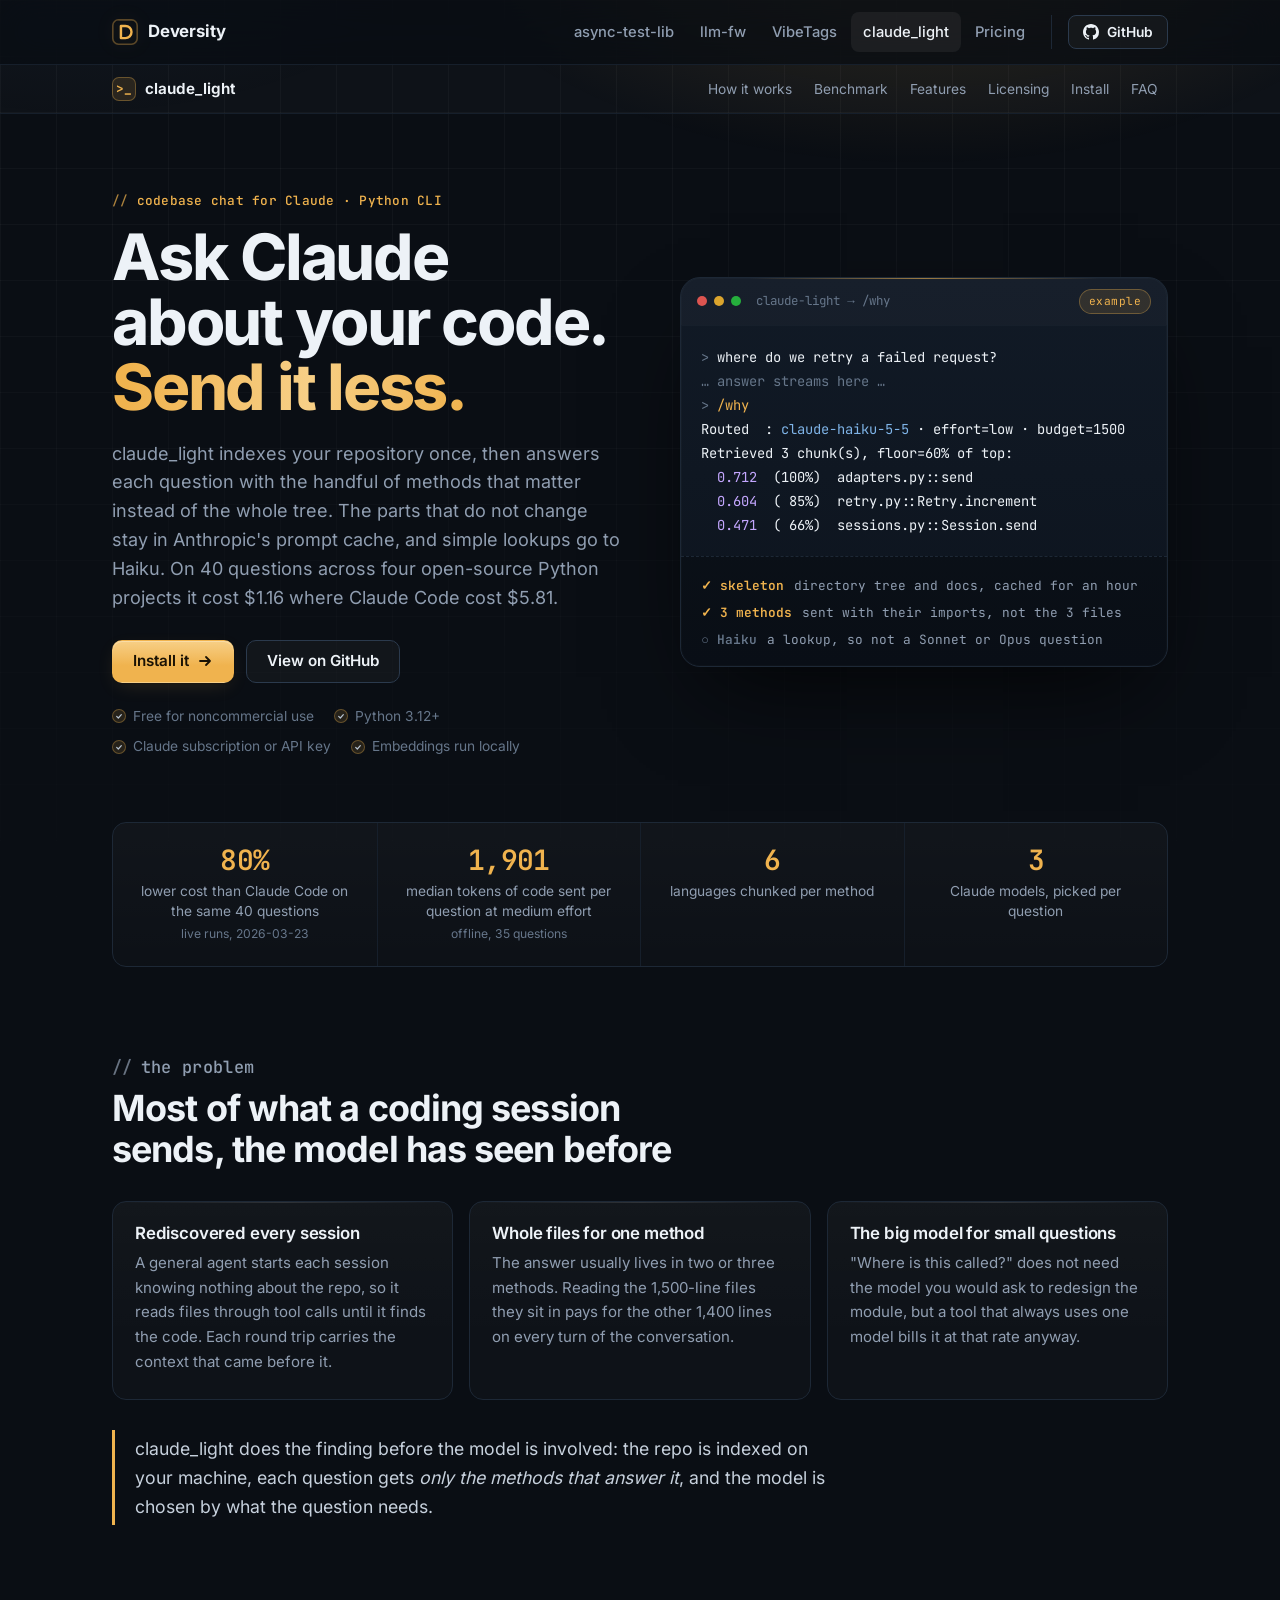
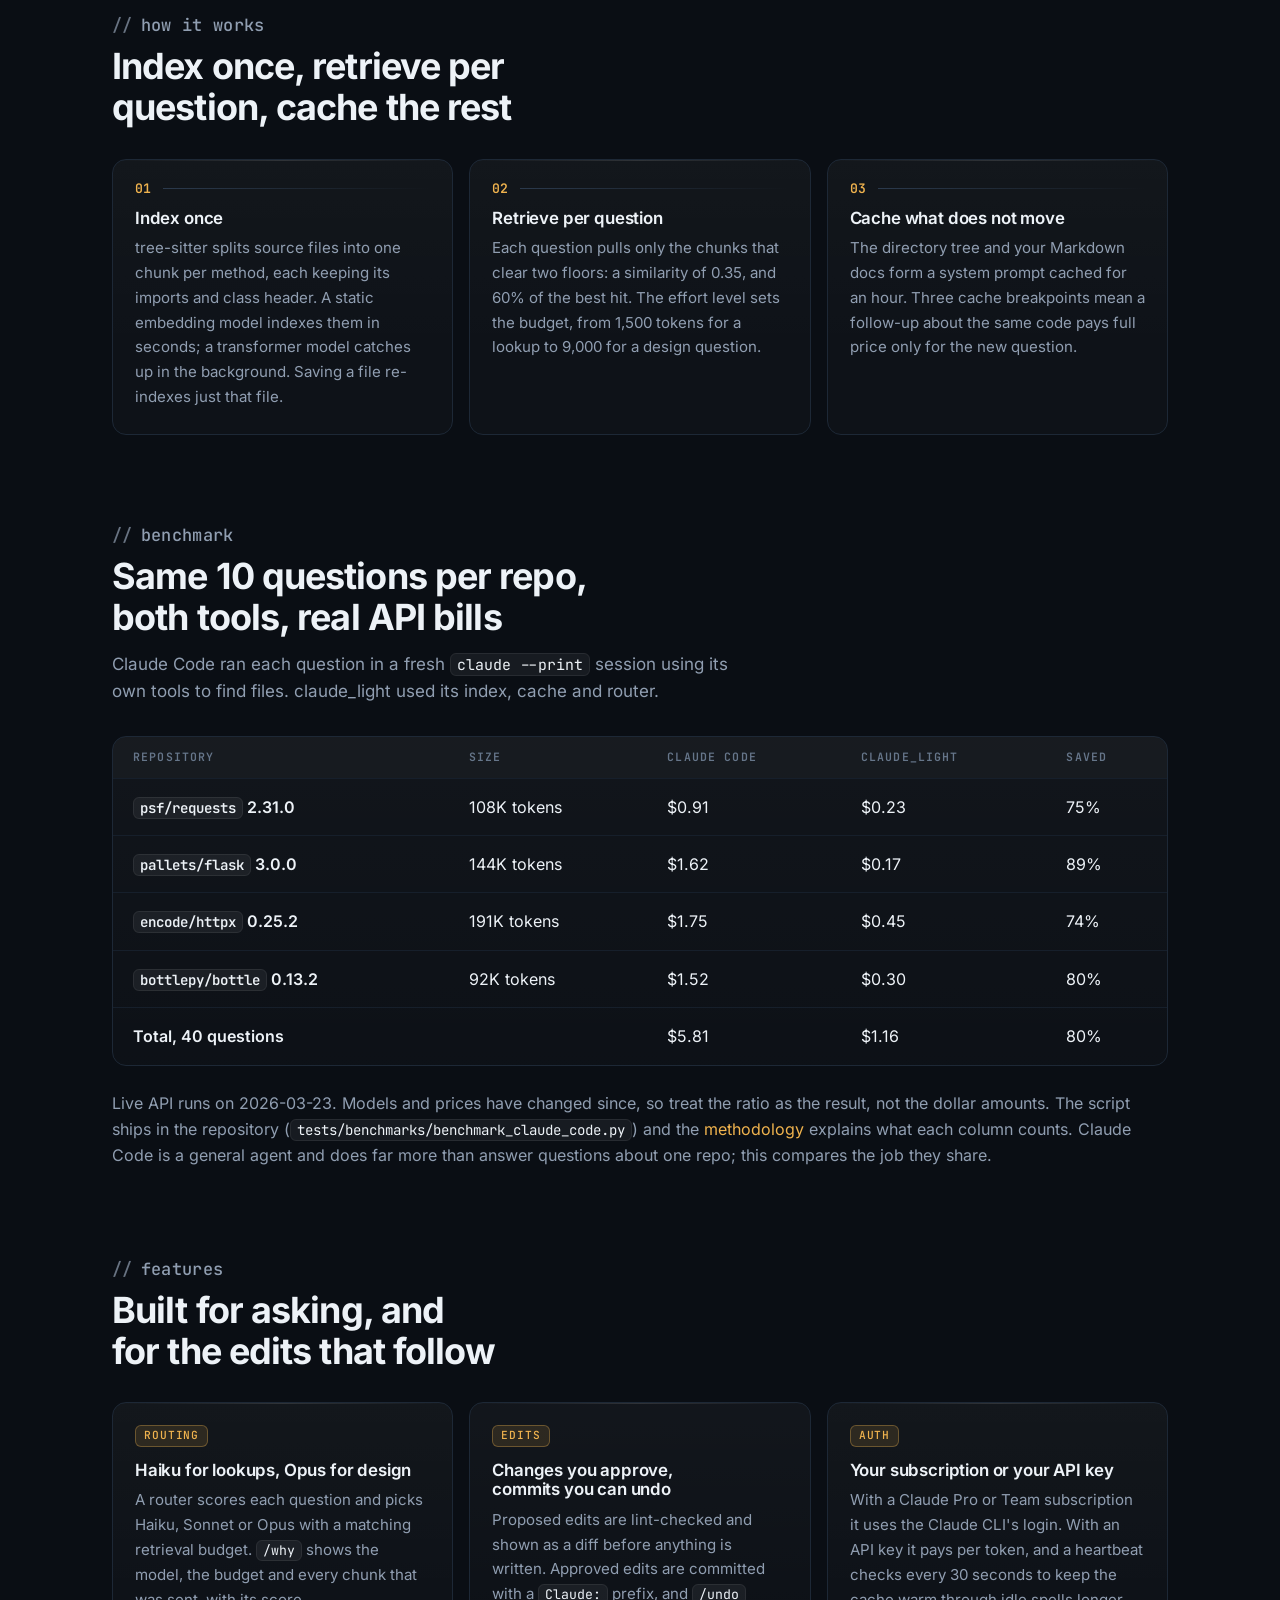
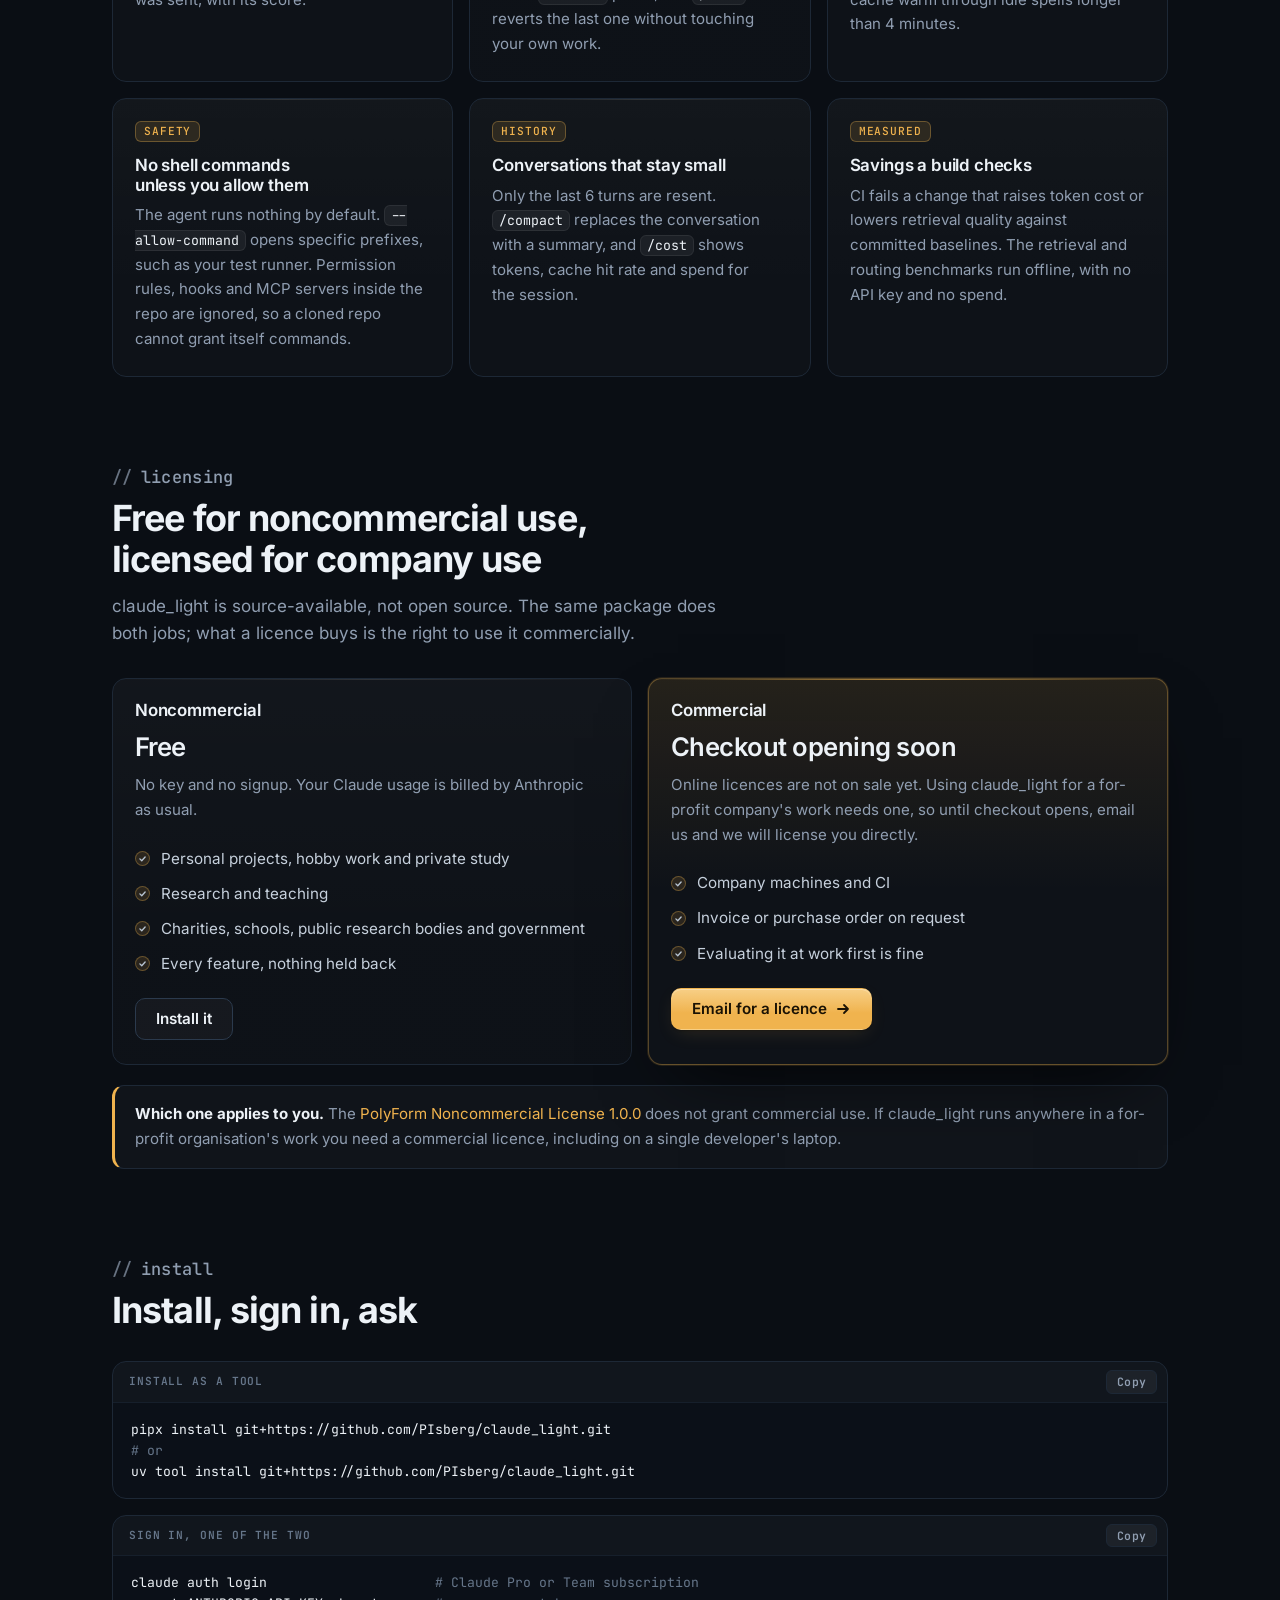
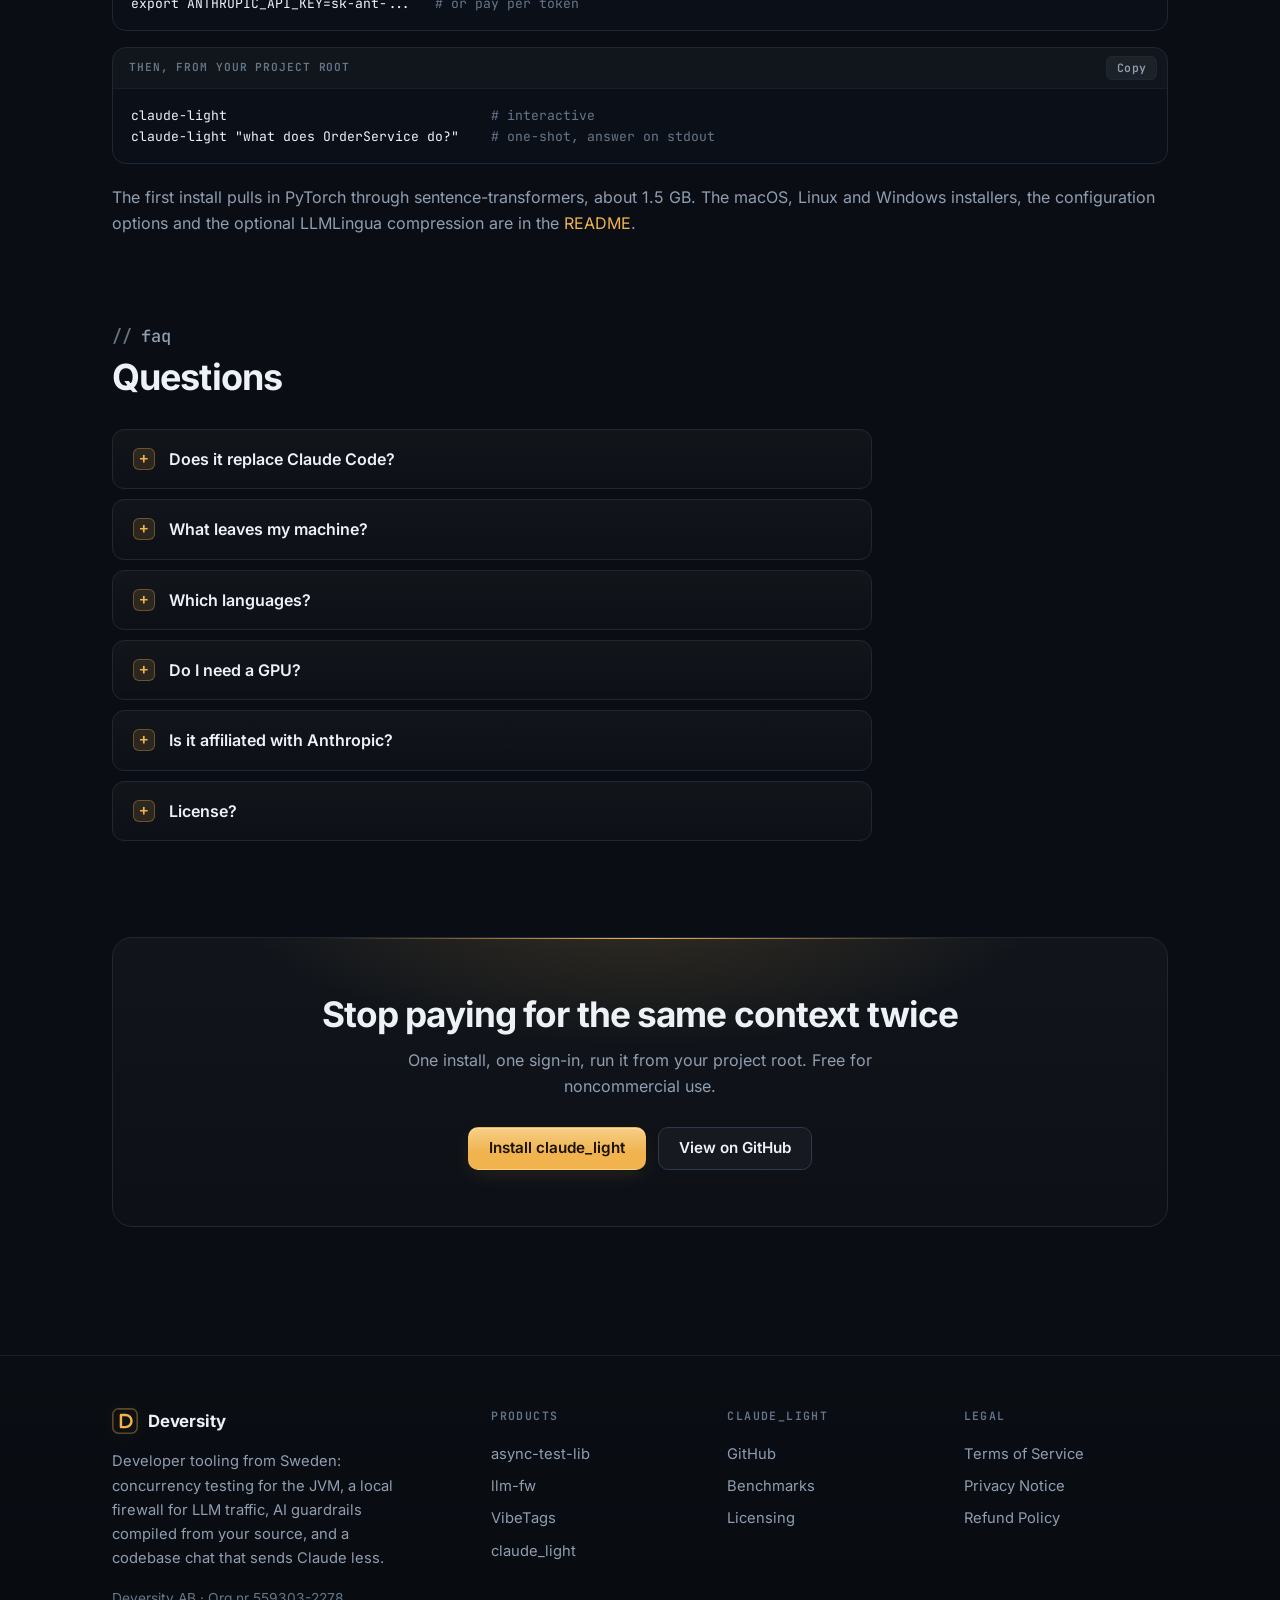
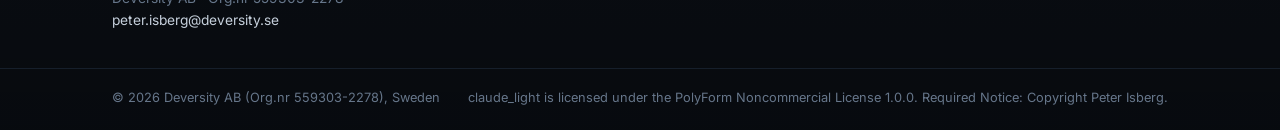
==== claude-light/index.html @ 66495e06 "claude_light: add a product page, with checkout wired but closed claude_light had no page on the sit" ====
<!DOCTYPE html>
<html lang="en">
<head>
<meta charset="utf-8">
<meta name="viewport" content="width=device-width, initial-scale=1">
<meta property="og:site_name" content="Deversity">
<meta property="og:image" content="https://deversity.se/assets/og/og-claude-light.png">
<meta property="og:image:width" content="1200">
<meta property="og:image:height" content="630">
<meta property="og:image:alt" content="claude_light: ask Claude about your code, send it less">
<meta name="twitter:image" content="https://deversity.se/assets/og/og-claude-light.png">
<title>claude_light - Codebase Chat for Claude With Hybrid RAG and Prompt Caching</title>
<meta name="description" content="claude_light is a terminal chat for asking Claude about a codebase and editing it. It indexes your repository once, sends each question only the methods that matter, and keeps the rest in Anthropic's prompt cache. Free for noncommercial use.">
<meta name="keywords" content="claude_light, Claude, Anthropic, prompt caching, RAG, code search, CLI, codebase chat, token cost">
<meta name="author" content="Peter Isberg">
<meta name="theme-color" content="#0a0e14">
<link rel="canonical" href="https://deversity.se/claude-light/">
<meta property="og:title" content="claude_light - Ask Claude About Your Code, Send It Less">
<meta property="og:description" content="Index the repo once, retrieve per method, cache what does not move. 40 questions on four Python repos cost $1.16 against $5.81 in Claude Code.">
<meta property="og:type" content="website">
<meta property="og:url" content="https://deversity.se/claude-light/">
<meta name="twitter:card" content="summary_large_image">
<link rel="icon" type="image/svg+xml" href="data:image/svg+xml,%3Csvg xmlns='http://www.w3.org/2000/svg' viewBox='0 0 64 64'%3E%3Crect width='64' height='64' rx='14' fill='%230a0e14'/%3E%3Cpath d='M17 21l12 11-12 11' fill='none' stroke='%23f0b34e' stroke-width='6' stroke-linecap='round' stroke-linejoin='round'/%3E%3Cpath d='M33 45h14' stroke='%23f0b34e' stroke-width='6' stroke-linecap='round'/%3E%3C/svg%3E">
<link rel="preload" href="/assets/fonts/Inter-latin.woff2" as="font" type="font/woff2" crossorigin>
<link rel="preload" href="/assets/fonts/JetBrainsMono-latin.woff2" as="font" type="font/woff2" crossorigin>
<link rel="stylesheet" href="/assets/site.css">
<link rel="stylesheet" href="style.css">
<script>document.documentElement.classList.add('js');</script>
</head>
<body>
<a class="skip-link" href="#main">Skip to content</a>
<header class="site-head">
  <nav class="nav wrap" aria-label="Main">
    <a class="brand" href="/">
      <svg class="mark" viewBox="0 0 64 64" aria-hidden="true"><rect x="2" y="2" width="60" height="60" rx="14" fill="none" stroke="currentColor" opacity="0.35" stroke-width="4"/><path d="M22 17h11a15 15 0 0 1 0 30H22z" fill="none" stroke="currentColor" stroke-width="6" stroke-linejoin="round"/></svg>
      Deversity
    </a>
    <button class="nav-toggle" type="button" aria-expanded="false" aria-controls="nav-menu" aria-label="Menu">
      <svg class="bars" width="20" height="20" viewBox="0 0 20 20" fill="none" stroke="currentColor" stroke-width="1.8" stroke-linecap="round" aria-hidden="true"><path d="M3 6h14M3 10h14M3 14h14"/></svg>
      <svg class="x" width="20" height="20" viewBox="0 0 20 20" fill="none" stroke="currentColor" stroke-width="1.8" stroke-linecap="round" aria-hidden="true"><path d="M5 5l10 10M15 5L5 15"/></svg>
    </button>
    <div class="nav-menu" id="nav-menu">
      <div class="nav-links">
        <a href="/">async-test-lib</a>
        <a href="/llmfw/">llm-fw</a>
        <a href="/vibetags/">VibeTags</a>
        <a href="/claude-light/" aria-current="page">claude_light</a>
        <a href="/pricing.html">Pricing</a>
      </div>
      <div class="nav-actions">
        <a class="btn btn-ghost btn-sm" href="https://github.com/PIsberg/claude_light">
          <svg viewBox="0 0 16 16" fill="currentColor" aria-hidden="true"><path d="M8 0C3.58 0 0 3.58 0 8c0 3.54 2.29 6.53 5.47 7.59.4.07.55-.17.55-.38 0-.19-.01-.82-.01-1.49-2.01.37-2.53-.49-2.69-.94-.09-.23-.48-.94-.82-1.13-.28-.15-.68-.52-.01-.53.63-.01 1.08.58 1.23.82.72 1.21 1.87.87 2.33.66.07-.52.28-.87.51-1.07-1.78-.2-3.64-.89-3.64-3.95 0-.87.31-1.59.82-2.15-.08-.2-.36-1.02.08-2.12 0 0 .67-.21 2.2.82.64-.18 1.32-.27 2-.27.68 0 1.36.09 2 .27 1.53-1.04 2.2-.82 2.2-.82.44 1.1.16 1.92.08 2.12.51.56.82 1.27.82 2.15 0 3.07-1.87 3.75-3.65 3.95.29.25.54.73.54 1.48 0 1.07-.01 1.93-.01 2.2 0 .21.15.46.55.38A8.01 8.01 0 0 0 16 8c0-4.42-3.58-8-8-8z"/></svg>
          GitHub
        </a>
      </div>
    </div>
  </nav>
</header>
<div class="subnav">
  <nav class="wrap subnav-inner" aria-label="On this page">
    <a class="subnav-name" href="#main"><span class="glyph" aria-hidden="true">&gt;_</span>claude_light</a>
    <div class="subnav-links">
      <a href="#how">How it works</a>
      <a href="#benchmark">Benchmark</a>
      <a href="#features">Features</a>
      <a href="#licensing">Licensing</a>
      <a href="#setup">Install</a>
      <a href="#faq">FAQ</a>
    </div>
  </nav>
</div>

<main class="wrap" id="main">

  <section class="hero" id="hero">
    <div class="hero-copy">
      <p class="eyebrow">codebase chat for Claude &middot; Python CLI</p>
      <h1>Ask Claude about your code.<br><span class="hl">Send it less.</span></h1>
      <p class="lede">claude_light indexes your repository once, then answers each question with
      the handful of methods that matter instead of the whole tree. The parts that do not change
      stay in Anthropic's prompt cache, and simple lookups go to Haiku. On 40 questions across
      four open-source Python projects it cost $1.16 where Claude Code cost $5.81.</p>
      <div class="actions">
        <a class="btn btn-primary" href="#setup">Install it
          <svg viewBox="0 0 16 16" fill="none" stroke="currentColor" stroke-width="1.8" stroke-linecap="round" stroke-linejoin="round" aria-hidden="true"><path d="M3 8h10M9 4l4 4-4 4"/></svg>
        </a>
        <a class="btn btn-ghost" href="https://github.com/PIsberg/claude_light">View on GitHub</a>
      </div>
      <ul class="ticks" aria-label="At a glance">
        <li>Free for noncommercial use</li>
        <li>Python 3.12+</li>
        <li>Claude subscription or API key</li>
        <li>Embeddings run locally</li>
      </ul>
    </div>
    <figure class="term" role="img" aria-label="Example session: a question, then /why showing the model it was routed to and the three methods retrieved for it">
      <figcaption class="term-bar">
        <span class="dot"></span><span class="dot"></span><span class="dot"></span>
        <span class="term-title">claude-light &rarr; /why</span>
        <span class="term-status ok">example</span>
      </figcaption>
      <pre class="term-code"><code><span class="cm">&gt;</span> where do we retry a failed request?
<span class="cm">&hellip; answer streams here &hellip;</span>
<span class="cm">&gt;</span> <span class="fn">/why</span>
Routed  : <span class="kw">claude-haiku-5-5</span> &middot; effort=low &middot; budget=1500
Retrieved 3 chunk(s), floor=60% of top:
  <span class="num">0.712</span>  (100%)  adapters.py::send
  <span class="num">0.604</span>  ( 85%)  retry.py::Retry.increment
  <span class="num">0.471</span>  ( 66%)  sessions.py::Session.send</code></pre>
      <div class="term-report">
        <p class="rep-line ok"><span>&#x2713; skeleton</span><span>directory tree and docs, cached for an hour</span></p>
        <p class="rep-line ok"><span>&#x2713; 3 methods</span><span>sent with their imports, not the 3 files</span></p>
        <p class="rep-line dim"><span>&#x25CB; Haiku</span><span>a lookup, so not a Sonnet or Opus question</span></p>
      </div>
    </figure>
  </section>

  <section class="stats" style="--cols: 4" aria-label="Key facts">
    <div><strong>80%</strong><span>lower cost than Claude Code on the same 40 questions</span><small>live runs, 2026-03-23</small></div>
    <div><strong>1,901</strong><span>median tokens of code sent per question at medium effort</span><small>offline, 35 questions</small></div>
    <div><strong>6</strong><span>languages chunked per method</span></div>
    <div><strong>3</strong><span>Claude models, picked per question</span></div>
  </section>

  <section class="section" id="problem">
    <div class="section-head">
      <p class="eyebrow">the problem</p>
      <h2>Most of what a coding session sends, the model has seen before</h2>
    </div>
    <div class="grid three">
      <div class="card">
        <h3>Rediscovered every session</h3>
        <p>A general agent starts each session knowing nothing about the repo, so it reads files
        through tool calls until it finds the code. Each round trip carries the context that
        came before it.</p>
      </div>
      <div class="card">
        <h3>Whole files for one method</h3>
        <p>The answer usually lives in two or three methods. Reading the 1,500-line files they
        sit in pays for the other 1,400 lines on every turn of the conversation.</p>
      </div>
      <div class="card">
        <h3>The big model for small questions</h3>
        <p>"Where is this called?" does not need the model you would ask to redesign the module,
        but a tool that always uses one model bills it at that rate anyway.</p>
      </div>
    </div>
    <p class="punch">claude_light does the finding before the model is involved:
    the repo is indexed on your machine, each question gets <em>only the methods that answer it</em>,
    and the model is chosen by what the question needs.</p>
  </section>

  <section class="section" id="how">
    <div class="section-head">
      <p class="eyebrow">how it works</p>
      <h2>Index once, retrieve per question, cache the rest</h2>
    </div>
    <div class="grid three steps">
      <div class="card">
        <span class="num">01</span>
        <h3>Index once</h3>
        <p>tree-sitter splits source files into one chunk per method, each keeping its
        imports and class header. A static embedding model indexes them in seconds; a
        transformer model catches up in the background. Saving a file re-indexes just that file.</p>
      </div>
      <div class="card">
        <span class="num">02</span>
        <h3>Retrieve per question</h3>
        <p>Each question pulls only the chunks that clear two floors: a similarity of 0.35, and
        60% of the best hit. The effort level sets the budget, from 1,500 tokens for a lookup
        to 9,000 for a design question.</p>
      </div>
      <div class="card">
        <span class="num">03</span>
        <h3>Cache what does not move</h3>
        <p>The directory tree and your Markdown docs form a system prompt cached for an hour.
        Three cache breakpoints mean a follow-up about the same code pays full price only for
        the new question.</p>
      </div>
    </div>
  </section>

  <section class="section" id="benchmark">
    <div class="section-head">
      <p class="eyebrow">benchmark</p>
      <h2>Same 10 questions per repo, both tools, real API bills</h2>
      <p>Claude Code ran each question in a fresh <code>claude --print</code> session using its
      own tools to find files. claude_light used its index, cache and router.</p>
    </div>
    <div class="table-wrap">
      <table>
        <thead>
          <tr><th scope="col">Repository</th><th scope="col">Size</th><th scope="col">Claude Code</th><th scope="col">claude_light</th><th scope="col">Saved</th></tr>
        </thead>
        <tbody>
          <tr><th scope="row"><code>psf/requests</code> 2.31.0</th><td>108K tokens</td><td>$0.91</td><td>$0.23</td><td>75%</td></tr>
          <tr><th scope="row"><code>pallets/flask</code> 3.0.0</th><td>144K tokens</td><td>$1.62</td><td>$0.17</td><td>89%</td></tr>
          <tr><th scope="row"><code>encode/httpx</code> 0.25.2</th><td>191K tokens</td><td>$1.75</td><td>$0.45</td><td>74%</td></tr>
          <tr><th scope="row"><code>bottlepy/bottle</code> 0.13.2</th><td>92K tokens</td><td>$1.52</td><td>$0.30</td><td>80%</td></tr>
          <tr><th scope="row">Total, 40 questions</th><td></td><td>$5.81</td><td>$1.16</td><td>80%</td></tr>
        </tbody>
      </table>
    </div>
    <p class="sub">Live API runs on 2026-03-23. Models and prices have changed since, so treat the
    ratio as the result, not the dollar amounts. The script ships in the repository
    (<code>tests/benchmarks/benchmark_claude_code.py</code>) and the
    <a href="https://github.com/PIsberg/claude_light/blob/main/docs/BENCHMARKS.md">methodology</a>
    explains what each column counts. Claude Code is a general agent and does far more than
    answer questions about one repo; this compares the job they share.</p>
  </section>

  <section class="section" id="features">
    <div class="section-head">
      <p class="eyebrow">features</p>
      <h2>Built for asking, and for the edits that follow</h2>
    </div>
    <div class="grid three">
      <div class="card">
        <span class="tag">ROUTING</span>
        <h3>Haiku for lookups, Opus for design</h3>
        <p>A router scores each question and picks Haiku, Sonnet or Opus with a matching
        retrieval budget. <code>/why</code> shows the model, the budget and every chunk that
        was sent, with its score.</p>
      </div>
      <div class="card">
        <span class="tag">EDITS</span>
        <h3>Changes you approve, commits you can undo</h3>
        <p>Proposed edits are lint-checked and shown as a diff before anything is written.
        Approved edits are committed with a <code>Claude:</code> prefix, and <code>/undo</code>
        reverts the last one without touching your own work.</p>
      </div>
      <div class="card">
        <span class="tag">AUTH</span>
        <h3>Your subscription or your API key</h3>
        <p>With a Claude Pro or Team subscription it uses the Claude CLI's login. With an API key
        it pays per token, and a heartbeat checks every 30 seconds to keep the cache warm through
        idle spells longer than 4 minutes.</p>
      </div>
      <div class="card">
        <span class="tag">SAFETY</span>
        <h3>No shell commands unless you allow them</h3>
        <p>The agent runs nothing by default. <code>--allow-command</code> opens specific prefixes,
        such as your test runner. Permission rules, hooks and MCP servers inside the repo are
        ignored, so a cloned repo cannot grant itself commands.</p>
      </div>
      <div class="card">
        <span class="tag">HISTORY</span>
        <h3>Conversations that stay small</h3>
        <p>Only the last 6 turns are resent. <code>/compact</code> replaces the conversation
        with a summary, and <code>/cost</code> shows tokens, cache hit rate and spend for the
        session.</p>
      </div>
      <div class="card">
        <span class="tag">MEASURED</span>
        <h3>Savings a build checks</h3>
        <p>CI fails a change that raises token cost or lowers retrieval quality against committed
        baselines. The retrieval and routing benchmarks run offline, with no API key and no
        spend.</p>
      </div>
    </div>
  </section>

  <section class="section" id="licensing">
    <div class="section-head">
      <p class="eyebrow">licensing</p>
      <h2>Free for noncommercial use, licensed for company use</h2>
      <p>claude_light is source-available, not open source. The same package does both jobs;
      what a licence buys is the right to use it commercially.</p>
    </div>
    <div class="grid two">
      <div class="card plan">
        <h3>Noncommercial</h3>
        <p class="price-line">Free</p>
        <p>No key and no signup. Your Claude usage is billed by Anthropic as usual.</p>
        <ul class="checks">
          <li>Personal projects, hobby work and private study</li>
          <li>Research and teaching</li>
          <li>Charities, schools, public research bodies and government</li>
          <li>Every feature, nothing held back</li>
        </ul>
        <a class="btn btn-ghost" href="#setup">Install it</a>
      </div>
      <div class="card plan hot" id="tiers-pending">
        <h3>Commercial</h3>
        <p class="price-line">Checkout opening soon</p>
        <p>Online licences are not on sale yet. Using claude_light for a for-profit company's work
        needs one, so until checkout opens, email us and we will license you directly.</p>
        <ul class="checks">
          <li>Company machines and CI</li>
          <li>Invoice or purchase order on request</li>
          <li>Evaluating it at work first is fine</li>
        </ul>
        <a class="btn btn-primary" href="mailto:peter.isberg@deversity.se?subject=claude_light%20licence">Email for a licence
          <svg viewBox="0 0 16 16" fill="none" stroke="currentColor" stroke-width="1.8" stroke-linecap="round" stroke-linejoin="round" aria-hidden="true"><path d="M3 8h10M9 4l4 4-4 4"/></svg>
        </a>
      </div>
    </div>

    <p class="note"><strong>Which one applies to you.</strong>
      The <a href="https://polyformproject.org/licenses/noncommercial/1.0.0" rel="noopener">PolyForm Noncommercial License 1.0.0</a>
      does not grant commercial use. If claude_light runs anywhere in a for-profit organisation's
      work you need a commercial licence, including on a single developer's laptop.</p>

    <!-- Revealed by app.js once Paddle price IDs are configured. Until then a
         table of prices nobody can pay would only read as unfinished. -->
    <div id="tiers-live" hidden>
      <div class="section-head" id="tiers" style="margin-top: 56px">
        <h2>Commercial tiers</h2>
        <p>The developer count is the number of developers who use claude_light. Billed yearly.</p>
      </div>

      <div class="table-wrap">
        <table>
          <thead>
            <tr><th scope="col">Developers</th><th scope="col">Price per year</th><th scope="col" class="buy-col"></th></tr>
          </thead>
          <tbody>
            <tr>
              <th scope="row">1 to 9</th>
              <td class="price" data-tier-key="t1">&nbsp;</td>
              <td class="buy-col"><button class="buy" type="button" data-tier-key="t1" data-tier="1 to 9 developers">Buy</button></td>
            </tr>
            <tr>
              <th scope="row">10 to 49</th>
              <td class="price" data-tier-key="t2">&nbsp;</td>
              <td class="buy-col"><button class="buy" type="button" data-tier-key="t2" data-tier="10 to 49 developers">Buy</button></td>
            </tr>
            <tr>
              <th scope="row">50 to 199</th>
              <td class="price" data-tier-key="t3">&nbsp;</td>
              <td class="buy-col"><button class="buy" type="button" data-tier-key="t3" data-tier="50 to 199 developers">Buy</button></td>
            </tr>
            <tr>
              <th scope="row">200+</th>
              <td class="price" data-tier-key="t4">&nbsp;</td>
              <td class="buy-col"><button class="buy" type="button" data-tier-key="t4" data-tier="200+ developers">Buy</button></td>
            </tr>
          </tbody>
        </table>
      </div>

      <p class="sub">Checkout is handled by Paddle, our merchant of record, which acts as the seller of
        record and handles VAT and sales tax. Prices exclude tax; it is added at checkout, and shown
        in your local currency where Paddle supports it.</p>
    </div>

    <p id="checkout-status" class="note warn" role="status" hidden></p>
  </section>

  <section class="section" id="setup">
    <div class="section-head">
      <p class="eyebrow">install</p>
      <h2>Install, sign in, ask</h2>
    </div>
    <div class="setup-grid">
      <div class="codeblock">
        <div class="codeblock-bar"><span>install as a tool</span><button class="copy" type="button" aria-label="Copy the install commands">Copy</button></div>
<pre><code>pipx install git+https://github.com/PIsberg/claude_light.git
<span class="cm"># or</span>
uv tool install git+https://github.com/PIsberg/claude_light.git</code></pre>
      </div>
      <div class="codeblock">
        <div class="codeblock-bar"><span>sign in, one of the two</span><button class="copy" type="button" aria-label="Copy the sign-in commands">Copy</button></div>
<pre><code>claude auth login                     <span class="cm"># Claude Pro or Team subscription</span>
export ANTHROPIC_API_KEY=sk-ant-...   <span class="cm"># or pay per token</span></code></pre>
      </div>
      <div class="codeblock">
        <div class="codeblock-bar"><span>then, from your project root</span><button class="copy" type="button" aria-label="Copy the run commands">Copy</button></div>
<pre><code>claude-light                                 <span class="cm"># interactive</span>
claude-light "what does OrderService do?"    <span class="cm"># one-shot, answer on stdout</span></code></pre>
      </div>
    </div>
    <p class="sub">The first install pulls in PyTorch through sentence-transformers, about 1.5 GB.
    The macOS, Linux and Windows installers, the configuration options and the optional LLMLingua
    compression are in the <a href="https://github.com/PIsberg/claude_light#readme">README</a>.</p>
  </section>

  <section class="section" id="faq">
    <div class="section-head">
      <p class="eyebrow">faq</p>
      <h2>Questions</h2>
    </div>
    <div class="faq">
      <details>
        <summary>Does it replace Claude Code?</summary>
        <p>No. It is built for one job: questions about a repository and the edits that follow.
        With a subscription, each turn runs the Claude CLI's own agent with the retrieved code
        already in its context, so it starts from the right methods instead of searching for them.</p>
      </details>
      <details>
        <summary>What leaves my machine?</summary>
        <p>What goes to Anthropic: the directory tree and your Markdown files, the chunks retrieved
        for the question, the question itself and the recent turns. Indexing and embeddings run
        locally, and the index is stored in <code>.claude_light_cache</code> in your project.</p>
      </details>
      <details>
        <summary>Which languages?</summary>
        <p>Per-method chunking covers Java, Python, Go, Rust, JavaScript and TypeScript. Without
        the tree-sitter grammars installed, files are indexed whole.</p>
      </details>
      <details>
        <summary>Do I need a GPU?</summary>
        <p>No. On a CPU the static model indexes claude_light's own 1,400 chunks in about 2 seconds,
        so the first question already has context. The transformer model takes about 380 seconds on
        the same chunks and runs in the background; its vectors are cached.</p>
      </details>
      <details>
        <summary>Is it affiliated with Anthropic?</summary>
        <p>No. claude_light is an independent tool from Deversity that calls Anthropic's API and the
        Claude CLI. Your Claude usage is billed by Anthropic under your own account.</p>
      </details>
      <details>
        <summary>License?</summary>
        <p>PolyForm Noncommercial 1.0.0: free for personal, study, research and other
        noncommercial use. Company use needs a <a href="#licensing">commercial licence</a>; online
        checkout is not open yet, so email us in the meantime.</p>
      </details>
    </div>
  </section>

  <section class="cta-band" aria-labelledby="cta-title">
    <h2 id="cta-title">Stop paying for the same context twice</h2>
    <p>One install, one sign-in, run it from your project root. Free for noncommercial use.</p>
    <div class="actions">
      <a class="btn btn-primary" href="#setup">Install claude_light</a>
      <a class="btn btn-ghost" href="https://github.com/PIsberg/claude_light">View on GitHub</a>
    </div>
  </section>

</main>

<footer class="site-foot">
  <div class="wrap foot-grid">
    <div class="foot-brand">
      <a class="brand" href="/">
        <svg class="mark" viewBox="0 0 64 64" aria-hidden="true"><rect x="2" y="2" width="60" height="60" rx="14" fill="none" stroke="currentColor" opacity="0.35" stroke-width="4"/><path d="M22 17h11a15 15 0 0 1 0 30H22z" fill="none" stroke="currentColor" stroke-width="6" stroke-linejoin="round"/></svg>
        Deversity
      </a>
      <p>Developer tooling from Sweden: concurrency testing for the JVM, a local firewall for LLM traffic, AI guardrails compiled from your source, and a codebase chat that sends Claude less.</p>
      <p class="foot-contact">Deversity AB &middot; Org.nr 559303-2278<br><a href="mailto:peter.isberg@deversity.se">peter.isberg@deversity.se</a></p>
    </div>
    <div class="foot-col">
      <h4>Products</h4>
      <a href="/">async-test-lib</a>
      <a href="/llmfw/">llm-fw</a>
      <a href="/vibetags/">VibeTags</a>
      <a href="/claude-light/">claude_light</a>
    </div>
    <div class="foot-col">
      <h4>claude_light</h4>
      <a href="https://github.com/PIsberg/claude_light" rel="noopener">GitHub</a>
      <a href="https://github.com/PIsberg/claude_light/blob/main/docs/BENCHMARKS.md" rel="noopener">Benchmarks</a>
      <a href="#licensing">Licensing</a>
    </div>
    <div class="foot-col">
      <h4>Legal</h4>
      <a href="/terms.html">Terms of Service</a>
      <a href="/privacy.html">Privacy Notice</a>
      <a href="/refunds.html">Refund Policy</a>
    </div>
  </div>
  <div class="foot-bar">
    <div class="wrap">
      <span>&copy; 2026 Deversity AB (Org.nr 559303-2278), Sweden</span>
      <span>claude_light is licensed under the PolyForm Noncommercial License 1.0.0. Required Notice: Copyright Peter Isberg.</span>
    </div>
  </div>
</footer>

<script src="https://cdn.paddle.com/paddle/v2/paddle.js"></script>
<script src="/assets/site.js"></script>
<script src="app.js"></script>
</body>
</html>
---- assets/site.css ----
/* Deversity design system. One stylesheet shared by every page on the site; the
   product pages (llmfw/, vibetags/) layer a short overlay on top that re-points
   --accent and adds their own components. Dark, developer-tool, no build step.

   Sections: fonts, tokens, base, header, hero, terminal, stats, sections and cards,
   product cards, tables, code blocks, FAQ, notes, prose (legal), footer, responsive,
   reduced motion. */

/* ---------- Fonts (self-hosted: no third-party request, keeps the privacy notice true) ---------- */

@font-face {
  font-family: "Inter";
  src: url("fonts/Inter-latin.woff2") format("woff2");
  font-weight: 400 800;
  font-style: normal;
  font-display: swap;
}
@font-face {
  font-family: "JetBrains Mono";
  src: url("fonts/JetBrainsMono-latin.woff2") format("woff2");
  font-weight: 400 700;
  font-style: normal;
  font-display: swap;
}

/* ---------- Tokens ---------- */

:root {
  --bg: #0a0e14;
  --bg-2: #0d121a;
  --panel: #10161f;
  --panel-2: #141c27;
  --line: #1d2836;
  --line-soft: #161f2b;
  --line-strong: #2b3a4d;
  --ink: #edf2f7;
  --ink-soft: #c6d0dc;
  --muted: #909eb1;
  --faint: #66768a;

  /* Product accent. Product pages override the three base values; everything
     derived below follows automatically. */
  --accent: #3ecf8e;
  --accent-bright: #7ce3b8;
  --accent-ink: #06130c;
  --accent-soft: color-mix(in srgb, var(--accent) 12%, transparent);
  --accent-line: color-mix(in srgb, var(--accent) 32%, transparent);
  --accent-glow: color-mix(in srgb, var(--accent) 18%, transparent);

  --amber: #f0b34e;
  --red: #ff7373;
  --blue: #7fb4e8;
  --purple: #c4a7ff;
  --cyan: #2dd4ea;

  --radius-s: 8px;
  --radius: 14px;
  --radius-l: 20px;
  --container: 1120px;
  --gutter: clamp(20px, 4vw, 32px);
  --head-h: 64px;

  --sans: "Inter", system-ui, -apple-system, "Segoe UI", Roboto, "Helvetica Neue", sans-serif;
  --mono: "JetBrains Mono", ui-monospace, "Cascadia Code", Consolas, "Liberation Mono", monospace;

  --ease: cubic-bezier(0.2, 0.7, 0.2, 1);
}

/* ---------- Base ---------- */

*, *::before, *::after { box-sizing: border-box; }

html {
  color-scheme: dark;
  scroll-behavior: smooth;
  scroll-padding-top: calc(var(--head-h) + 16px);
  -webkit-text-size-adjust: 100%;
}

body {
  position: relative;
  margin: 0;
  min-height: 100dvh;
  display: flex;
  flex-direction: column;
  font-family: var(--sans);
  font-size: 1rem;
  line-height: 1.65;
  color: var(--ink);
  background: var(--bg);
  -webkit-font-smoothing: antialiased;
  text-rendering: optimizeLegibility;
  overflow-x: clip;
}

/* Backdrop: two soft washes and a fine engineering grid that fades out below the
   hero. Painted once, absolutely positioned, so it costs nothing on scroll. */
body::before {
  content: "";
  position: absolute;
  inset: 0 0 auto 0;
  height: 980px;
  z-index: -1;
  pointer-events: none;
  background:
    radial-gradient(760px 420px at 72% -120px, var(--accent-glow), transparent 68%),
    radial-gradient(640px 380px at 6% -140px, rgba(127, 180, 232, 0.07), transparent 68%),
    linear-gradient(rgba(255, 255, 255, 0.032) 1px, transparent 1px),
    linear-gradient(90deg, rgba(255, 255, 255, 0.032) 1px, transparent 1px);
  background-size: auto, auto, 56px 56px, 56px 56px;
  -webkit-mask-image: linear-gradient(#000 0%, #000 22%, transparent 100%);
  mask-image: linear-gradient(#000 0%, #000 22%, transparent 100%);
}

main { flex: 1 0 auto; }

::selection { background: var(--accent); color: var(--accent-ink); }

a { color: var(--accent); text-decoration: none; }
a:hover { text-decoration: underline; text-underline-offset: 3px; }

:focus-visible {
  outline: 2px solid var(--accent);
  outline-offset: 3px;
  border-radius: 4px;
}

h1, h2, h3, h4 { text-wrap: balance; margin: 0; line-height: 1.15; }
p { text-wrap: pretty; margin: 0 0 1em; }
p:last-child { margin-bottom: 0; }
ul, ol { padding-left: 1.2em; }

img, svg { max-width: 100%; }

code {
  font-family: var(--mono);
  font-size: 0.88em;
  color: var(--ink);
  background: rgba(255, 255, 255, 0.055);
  border: 1px solid rgba(255, 255, 255, 0.07);
  padding: 1px 6px;
  border-radius: 6px;
}
pre code { background: none; border: 0; padding: 0; font-size: inherit; }

.wrap {
  width: 100%;
  max-width: var(--container);
  margin: 0 auto;
  padding: 0 var(--gutter);
}

main.wrap { padding-bottom: 32px; }

/* ---------- Skip link ---------- */

.skip-link {
  position: absolute;
  left: 12px;
  top: -60px;
  z-index: 100;
  padding: 9px 14px;
  font: 600 0.85rem / 1 var(--mono);
  color: var(--accent-ink);
  background: var(--accent);
  border-radius: 8px;
  text-decoration: none;
  transition: top 0.15s ease;
}
.skip-link:focus { top: 12px; }

/* ---------- Header ---------- */

.site-head {
  position: sticky;
  top: 0;
  z-index: 50;
  background: color-mix(in srgb, var(--bg) 74%, transparent);
  backdrop-filter: blur(18px) saturate(1.4);
  -webkit-backdrop-filter: blur(18px) saturate(1.4);
  border-bottom: 1px solid var(--line-soft);
}

.nav {
  position: relative;
  height: var(--head-h);
  display: flex;
  align-items: center;
  gap: 24px;
}

.brand {
  display: inline-flex;
  align-items: center;
  gap: 10px;
  font-weight: 700;
  font-size: 1.05rem;
  letter-spacing: -0.01em;
  color: var(--ink);
}
.brand:hover { text-decoration: none; }
.brand .mark {
  display: block;
  width: 26px;
  height: 26px;
  color: var(--accent);
  filter: drop-shadow(0 0 10px var(--accent-glow));
}

.nav-menu {
  display: flex;
  align-items: center;
  gap: 4px;
  margin-left: auto;
}

.nav-links { display: flex; align-items: center; gap: 2px; }
.nav-links a {
  display: inline-block;
  padding: 8px 12px;
  border-radius: 8px;
  color: var(--muted);
  font-size: 0.92rem;
  font-weight: 500;
  transition: color 0.15s ease, background 0.15s ease;
}
.nav-links a:hover { color: var(--ink); background: rgba(255, 255, 255, 0.045); text-decoration: none; }
.nav-links a[aria-current="page"] { color: var(--ink); background: rgba(255, 255, 255, 0.06); }

.nav-actions {
  display: flex;
  align-items: center;
  gap: 8px;
  margin-left: 10px;
  padding-left: 16px;
  border-left: 1px solid var(--line);
}

.nav-toggle {
  display: none;
  margin-left: auto;
  width: 40px;
  height: 40px;
  padding: 0;
  border: 1px solid var(--line);
  border-radius: 10px;
  background: rgba(255, 255, 255, 0.03);
  color: var(--ink);
  cursor: pointer;
}
.nav-toggle svg { display: block; margin: auto; }
.nav-toggle .x { display: none; }
.site-head.open .nav-toggle .x { display: block; }
.site-head.open .nav-toggle .bars { display: none; }

/* Product strip: sits under the header on product pages, not sticky. */
.subnav {
  border-bottom: 1px solid var(--line-soft);
  background: rgba(255, 255, 255, 0.015);
}
.subnav-inner {
  display: flex;
  align-items: center;
  gap: 20px;
  height: 48px;
  overflow-x: auto;
  scrollbar-width: none;
}
.subnav-inner::-webkit-scrollbar { display: none; }
.subnav-name {
  display: inline-flex;
  align-items: center;
  gap: 9px;
  font-weight: 650;
  font-size: 0.95rem;
  color: var(--ink);
  white-space: nowrap;
}
.subnav-name:hover { text-decoration: none; }
.subnav-name .glyph {
  display: grid;
  place-items: center;
  width: 24px;
  height: 24px;
  border-radius: 7px;
  font: 700 0.8rem / 1 var(--mono);
  color: var(--accent);
  background: var(--accent-soft);
  border: 1px solid var(--accent-line);
}
.subnav-links { display: flex; gap: 2px; margin-left: auto; }
.subnav-links a {
  padding: 6px 10px;
  border-radius: 7px;
  font-size: 0.86rem;
  color: var(--muted);
  white-space: nowrap;
}
.subnav-links a:hover { color: var(--ink); background: rgba(255, 255, 255, 0.045); text-decoration: none; }

/* ---------- Buttons ---------- */

.btn {
  display: inline-flex;
  align-items: center;
  justify-content: center;
  gap: 8px;
  padding: 11px 20px;
  border-radius: 10px;
  border: 1px solid transparent;
  font: 600 0.95rem / 1.2 var(--sans);
  color: var(--ink);
  cursor: pointer;
  white-space: nowrap;
  transition: transform 0.15s var(--ease), box-shadow 0.15s var(--ease), background 0.15s ease, border-color 0.15s ease, color 0.15s ease;
}
.btn:hover { text-decoration: none; }
.btn svg { width: 16px; height: 16px; flex: none; }
.btn-sm { padding: 8px 14px; font-size: 0.86rem; border-radius: 8px; }

.btn-primary {
  color: var(--accent-ink);
  background: linear-gradient(180deg, var(--accent-bright), var(--accent) 60%);
  box-shadow: inset 0 1px 0 rgba(255, 255, 255, 0.28), 0 6px 20px -6px var(--accent-glow), 0 1px 2px rgba(0, 0, 0, 0.4);
}
.btn-primary:hover {
  transform: translateY(-1px);
  box-shadow: inset 0 1px 0 rgba(255, 255, 255, 0.28), 0 12px 30px -8px color-mix(in srgb, var(--accent) 45%, transparent), 0 1px 2px rgba(0, 0, 0, 0.4);
}
.btn-primary:active { transform: translateY(0); }

.btn-ghost {
  border-color: var(--line-strong);
  background: rgba(255, 255, 255, 0.03);
}
.btn-ghost:hover { border-color: var(--faint); background: rgba(255, 255, 255, 0.06); }

.btn-quiet { color: var(--muted); border-color: transparent; }
.btn-quiet:hover { color: var(--ink); background: rgba(255, 255, 255, 0.05); }

/* ---------- Hero ---------- */

.hero {
  display: grid;
  grid-template-columns: minmax(0, 1.05fr) minmax(0, 1fr);
  gap: 56px;
  align-items: center;
  padding: 72px 0 56px;
}
.hero.single { grid-template-columns: minmax(0, 1fr); padding-bottom: 8px; }
/* min-width: 0 because a grid child defaults to min-width: auto, which lets an
   unbreakable token (a long identifier in the lede) widen the column past its
   track instead of wrapping. The terminal figure beside it carries the same
   guard. */
.hero-copy { min-width: 0; }

.eyebrow {
  display: inline-flex;
  align-items: center;
  gap: 8px;
  margin: 0 0 16px;
  font: 500 0.8rem / 1 var(--mono);
  letter-spacing: 0.02em;
  color: var(--accent);
}
.eyebrow::before { content: "//"; opacity: 0.7; }

.hero h1, .h-display {
  font-size: clamp(2.5rem, 1.8rem + 3.2vw, 4rem);
  line-height: 1.02;
  letter-spacing: -0.035em;
  font-weight: 750;
}
.hl {
  color: var(--accent);
  background: linear-gradient(95deg, var(--accent) 5%, var(--accent-bright) 55%, var(--accent) 100%);
  -webkit-background-clip: text;
  background-clip: text;
  -webkit-text-fill-color: transparent;
}

.lede {
  margin: 20px 0 0;
  max-width: 52ch;
  font-size: 1.125rem;
  line-height: 1.6;
  color: var(--muted);
}
.lede a { color: var(--ink); text-decoration: underline; text-decoration-color: var(--accent-line); text-underline-offset: 4px; }
.lede a:hover { text-decoration-color: var(--accent); }

.actions { display: flex; flex-wrap: wrap; gap: 12px; margin-top: 28px; }

.ticks {
  list-style: none;
  display: flex;
  flex-wrap: wrap;
  gap: 8px 20px;
  margin: 22px 0 0;
  padding: 0;
  font-size: 0.86rem;
  color: var(--faint);
}
.ticks li { display: inline-flex; align-items: center; gap: 7px; }
.ticks li::before {
  content: "";
  width: 14px;
  height: 14px;
  flex: none;
  border-radius: 50%;
  background: var(--accent-soft) center / 8px no-repeat
    url("data:image/svg+xml,%3Csvg xmlns='http://www.w3.org/2000/svg' viewBox='0 0 12 12'%3E%3Cpath d='M2.5 6.5l2.5 2.5 4.5-5' fill='none' stroke='%23b8c4d2' stroke-width='1.8' stroke-linecap='round' stroke-linejoin='round'/%3E%3C/svg%3E");
  border: 1px solid var(--accent-line);
}

/* ---------- Terminal card ---------- */

.term {
  position: relative;
  margin: 0;
  min-width: 0;
  background: linear-gradient(180deg, #111a26, #0d141e);
  border: 1px solid var(--line);
  border-radius: var(--radius-l);
  overflow: hidden;
  box-shadow: 0 40px 90px -30px rgba(0, 0, 0, 0.8), 0 0 0 1px rgba(255, 255, 255, 0.02) inset;
  font-family: var(--mono);
  font-size: 0.86rem;
}
.term::after {
  content: "";
  position: absolute;
  top: 0;
  left: 14%;
  right: 14%;
  height: 1px;
  background: linear-gradient(90deg, transparent, var(--accent), transparent);
  opacity: 0.6;
}
.term-bar {
  display: flex;
  align-items: center;
  gap: 7px;
  margin: 0;
  padding: 11px 16px;
  background: rgba(255, 255, 255, 0.025);
  border-bottom: 1px solid var(--line-soft);
}
.term-bar .dot { width: 10px; height: 10px; border-radius: 50%; background: #ff5f57; opacity: 0.85; }
.term-bar .dot:nth-child(2) { background: #febc2e; }
.term-bar .dot:nth-child(3) { background: #28c840; }
.term-title { margin-left: 8px; color: var(--faint); font-size: 0.78rem; }
.term-status {
  margin-left: auto;
  font-size: 0.7rem;
  letter-spacing: 0.04em;
  color: var(--red);
  background: rgba(255, 115, 115, 0.09);
  border: 1px solid rgba(255, 115, 115, 0.25);
  border-radius: 999px;
  padding: 2px 9px;
  white-space: nowrap;
}
.term-status.ok { color: var(--accent); background: var(--accent-soft); border-color: var(--accent-line); }

.term-code {
  margin: 0;
  padding: 20px 20px 18px;
  overflow-x: auto;
  line-height: 1.6;
  color: var(--ink);
}
.term-code::-webkit-scrollbar { height: 8px; }
.term-code::-webkit-scrollbar-thumb { background: var(--line); border-radius: 4px; }
.term-code .ann { color: var(--amber); }
.term-code .kw  { color: var(--blue); }
.term-code .fn  { color: var(--accent); }
.term-code .num { color: var(--purple); }
.term-code .str { color: #f5a7b8; }
.term-code .cm  { color: var(--faint); }

.term-report {
  border-top: 1px dashed var(--line);
  padding: 12px 20px 16px;
  background: rgba(0, 0, 0, 0.28);
}
.rep-line {
  display: flex;
  gap: 10px;
  align-items: baseline;
  margin: 6px 0;
  color: var(--muted);
  font-size: 0.8rem;
}
.rep-line > span:first-child { font-weight: 600; white-space: nowrap; }
.rep-line.fail > span:first-child { color: var(--red); }
.rep-line.ok > span:first-child { color: var(--accent); }
.rep-line.dim > span:first-child { color: var(--faint); }
.rep-line code { font-size: 0.95em; padding: 0 5px; }

/* ---------- Stats strip ---------- */

.stats {
  display: grid;
  grid-template-columns: repeat(var(--cols, 3), 1fr);
  gap: 0;
  margin: 8px 0 0;
  border: 1px solid var(--line);
  border-radius: var(--radius);
  background: linear-gradient(180deg, rgba(255, 255, 255, 0.03), rgba(255, 255, 255, 0.012));
  overflow: hidden;
}
.stats > div {
  padding: 22px 20px;
  text-align: center;
}
.stats > div + div { border-left: 1px solid var(--line-soft); }
.stats strong {
  display: block;
  font: 600 1.75rem / 1.1 var(--mono);
  letter-spacing: -0.02em;
  color: var(--accent);
}
.stats span { display: block; margin-top: 6px; color: var(--muted); font-size: 0.86rem; line-height: 1.45; }
.stats small { display: block; margin-top: 2px; color: var(--faint); font-size: 0.76rem; }

/* ---------- Sections ---------- */

.section { padding-top: 80px; }
.section-head { max-width: 640px; margin-bottom: 30px; }
.section-head.center { margin-left: auto; margin-right: auto; text-align: center; }
.section-head .eyebrow { margin-bottom: 12px; }
.section-head h2 {
  font-size: clamp(1.65rem, 1.3rem + 1.4vw, 2.25rem);
  letter-spacing: -0.025em;
  font-weight: 700;
}
.section-head p { margin: 12px 0 0; color: var(--muted); font-size: 1.06rem; }
.section-head p a { text-decoration: underline; text-underline-offset: 3px; }

h3 { font-size: 1.05rem; font-weight: 620; letter-spacing: -0.01em; }

.sub { color: var(--muted); }

.punch {
  margin: 30px 0 0;
  max-width: 46rem;
  padding: 4px 0 4px 20px;
  border-left: 3px solid var(--accent);
  font-size: 1.1rem;
  color: var(--ink-soft);
}

/* ---------- Cards ---------- */

.grid {
  display: grid;
  grid-template-columns: repeat(auto-fit, minmax(230px, 1fr));
  gap: 16px;
}
.grid.two { grid-template-columns: repeat(auto-fit, minmax(300px, 1fr)); }
.grid.three { grid-template-columns: repeat(3, minmax(0, 1fr)); }

.card {
  position: relative;
  display: flex;
  flex-direction: column;
  min-width: 0;
  padding: 22px 22px 24px;
  background: linear-gradient(180deg, rgba(255, 255, 255, 0.035), rgba(255, 255, 255, 0.014) 70%);
  border: 1px solid var(--line);
  border-radius: var(--radius);
  transition: transform 0.2s var(--ease), border-color 0.2s ease, box-shadow 0.2s var(--ease);
}
.card::before {
  content: "";
  position: absolute;
  inset: 0 0 auto 0;
  height: 1px;
  background: linear-gradient(90deg, transparent, rgba(255, 255, 255, 0.12), transparent);
  pointer-events: none;
}
.grid .card:hover {
  transform: translateY(-3px);
  border-color: var(--line-strong);
  box-shadow: 0 24px 50px -24px rgba(0, 0, 0, 0.7);
}
.card h3 { margin: 0 0 8px; }
.card p { color: var(--muted); font-size: 0.94rem; }
.card > .btn { align-self: flex-start; margin-top: 18px; }

.card-top {
  display: flex;
  align-items: center;
  justify-content: space-between;
  margin-bottom: 16px;
}
.ico {
  width: 40px;
  height: 40px;
  display: grid;
  place-items: center;
  border-radius: 11px;
  color: var(--cat, var(--accent));
  background: var(--cat-soft, var(--accent-soft));
  border: 1px solid var(--cat-line, var(--accent-line));
}
.ico svg { display: block; width: 20px; height: 20px; }

.tag {
  display: inline-block;
  font: 500 0.7rem / 1.4 var(--mono);
  letter-spacing: 0.08em;
  color: var(--cat, var(--accent));
  background: var(--cat-soft, var(--accent-soft));
  border: 1px solid var(--cat-line, var(--accent-line));
  border-radius: 6px;
  padding: 2px 8px;
}
.card > .tag { align-self: flex-start; margin-bottom: 14px; }

/* Category colours: race/red, deadlock/amber, signal/blue, publication/purple */
.cat-race   { --cat: var(--red);    --cat-soft: rgba(255, 115, 115, 0.10); --cat-line: rgba(255, 115, 115, 0.28); }
.cat-lock   { --cat: var(--amber);  --cat-soft: rgba(240, 179, 78, 0.10);  --cat-line: rgba(240, 179, 78, 0.28); }
.cat-signal { --cat: var(--blue);   --cat-soft: rgba(127, 180, 232, 0.10); --cat-line: rgba(127, 180, 232, 0.28); }
.cat-pub    { --cat: var(--purple); --cat-soft: rgba(196, 167, 255, 0.10); --cat-line: rgba(196, 167, 255, 0.28); }
.grid .card[class*="cat-"]:hover { border-color: var(--cat-line); }

/* Numbered steps */
.steps .num {
  display: flex;
  align-items: center;
  gap: 12px;
  margin-bottom: 14px;
  font: 600 0.82rem / 1 var(--mono);
  color: var(--accent);
}
.steps .num::after {
  content: "";
  flex: 1;
  height: 1px;
  background: linear-gradient(90deg, var(--line-strong), transparent);
}

/* Feature bullets */
.checks { list-style: none; margin: 0; padding: 0; display: grid; gap: 10px; }
.checks li { position: relative; padding-left: 26px; color: var(--ink-soft); font-size: 0.95rem; }
.checks li::before {
  content: "";
  position: absolute;
  left: 0;
  top: 0.35em;
  width: 15px;
  height: 15px;
  border-radius: 50%;
  border: 1px solid var(--accent-line);
  background: var(--accent-soft) center / 9px no-repeat
    url("data:image/svg+xml,%3Csvg xmlns='http://www.w3.org/2000/svg' viewBox='0 0 12 12'%3E%3Cpath d='M2.5 6.5l2.5 2.5 4.5-5' fill='none' stroke='%23b8c4d2' stroke-width='1.8' stroke-linecap='round' stroke-linejoin='round'/%3E%3C/svg%3E");
}

/* Badge pill (licence, status) */
.badge {
  display: inline-flex;
  align-items: center;
  gap: 6px;
  padding: 3px 10px;
  border-radius: 999px;
  font: 500 0.74rem / 1.5 var(--mono);
  letter-spacing: 0.02em;
  color: var(--muted);
  border: 1px solid var(--line);
  background: rgba(255, 255, 255, 0.03);
}
.badge.accent { color: var(--accent); border-color: var(--accent-line); background: var(--accent-soft); }

/* ---------- Product cards (homepage family) ---------- */

/* Two columns, not three: four products in a row of three leaves one card
   alone on the second row. */
.products { grid-template-columns: repeat(2, minmax(0, 1fr)); }
.product { padding: 24px; }
.product.p-atl      { --accent: #3ecf8e; --accent-bright: #7ce3b8; --accent-ink: #06130c; }
.product.p-llmfw    { --accent: #2dd4ea; --accent-bright: #7ee8f5; --accent-ink: #04151a; }
.product.p-vibetags { --accent: #a78bfa; --accent-bright: #c4b5fd; --accent-ink: #130b2a; }
.product.p-claude-light { --accent: #f0b34e; --accent-bright: #f7cf86; --accent-ink: #1a1204; }
.product .p-head { display: flex; align-items: center; gap: 12px; margin-bottom: 14px; }
.product .p-mark {
  display: grid;
  place-items: center;
  width: 40px;
  height: 40px;
  border-radius: 11px;
  font: 700 0.95rem / 1 var(--mono);
  color: var(--accent);
  background: var(--accent-soft);
  border: 1px solid var(--accent-line);
}
.product .p-mark svg { width: 20px; height: 20px; }
.product h3 { margin: 0; font-size: 1.12rem; }
.product .p-kind { display: block; margin-top: 2px; font: 500 0.74rem / 1.3 var(--mono); color: var(--faint); }
.product p { margin-bottom: 14px; }
.product .p-foot {
  display: flex;
  align-items: center;
  justify-content: space-between;
  gap: 12px;
  margin-top: auto;
  padding-top: 16px;
  border-top: 1px solid var(--line-soft);
}
.product .p-link { display: inline-flex; align-items: center; gap: 6px; font-weight: 600; font-size: 0.92rem; }
.product .p-link svg { width: 15px; height: 15px; transition: transform 0.15s var(--ease); }
.product .p-link:hover { text-decoration: none; }
.product .p-link:hover svg { transform: translateX(3px); }

/* ---------- Licensing / plan cards ---------- */

.plan .price-line {
  margin: 4px 0 12px;
  font: 600 1.6rem / 1.1 var(--sans);
  letter-spacing: -0.02em;
  color: var(--ink);
}
.plan .price-line small { font: 500 0.82rem / 1 var(--mono); color: var(--faint); margin-left: 6px; letter-spacing: 0; }
.plan.hot {
  border-color: var(--accent-line);
  background: linear-gradient(180deg, var(--accent-soft), rgba(255, 255, 255, 0.02) 55%);
  box-shadow: 0 0 0 1px var(--accent-soft), 0 30px 70px -30px rgba(0, 0, 0, 0.8);
}
.plan.hot::before { background: linear-gradient(90deg, transparent, var(--accent), transparent); opacity: 0.7; }
.plan .checks { margin: 8px 0 4px; }

/* ---------- Tables (pricing tiers) ---------- */

.table-wrap {
  overflow-x: auto;
  margin: 24px 0;
  border: 1px solid var(--line);
  border-radius: var(--radius);
  background: linear-gradient(180deg, rgba(255, 255, 255, 0.03), rgba(255, 255, 255, 0.012));
}
.table-wrap table { margin: 0; border: 0; background: none; border-radius: 0; }

table {
  border-collapse: collapse;
  width: 100%;
  margin: 22px 0;
}
th, td {
  text-align: left;
  padding: 15px 20px;
  border-bottom: 1px solid var(--line-soft);
  vertical-align: middle;
}
thead th {
  font: 600 0.72rem / 1.4 var(--mono);
  text-transform: uppercase;
  letter-spacing: 0.1em;
  color: var(--faint);
  background: rgba(255, 255, 255, 0.025);
  padding: 12px 20px;
}
tbody th { font-weight: 600; color: var(--ink); }
td:first-child, tbody th { font-weight: 600; }
tbody tr:last-child td, tbody tr:last-child th { border-bottom: none; }
tbody tr:hover { background: rgba(255, 255, 255, 0.025); }
td.price { font-family: var(--mono); color: var(--accent); font-weight: 600; white-space: nowrap; }

.buy-col { width: 1%; white-space: nowrap; text-align: right; }
.buy {
  display: inline-block;
  font: 600 0.86rem / 1.2 var(--sans);
  color: var(--accent);
  background: var(--accent-soft);
  border: 1px solid var(--accent-line);
  border-radius: 8px;
  padding: 8px 18px;
  cursor: pointer;
  transition: background 0.15s ease, color 0.15s ease, box-shadow 0.15s ease, border-color 0.15s ease;
}
.buy:hover, .buy:focus-visible {
  background: var(--accent);
  border-color: var(--accent);
  color: var(--accent-ink);
  box-shadow: 0 6px 18px -6px var(--accent-glow);
  text-decoration: none;
}

/* ---------- Code blocks ---------- */

.codeblock {
  position: relative;
  margin: 0;
  min-width: 0;
  background: #0b1018;
  border: 1px solid var(--line);
  border-radius: var(--radius);
  overflow: hidden;
}
.codeblock-bar {
  display: flex;
  align-items: center;
  justify-content: space-between;
  gap: 12px;
  padding: 8px 10px 8px 16px;
  border-bottom: 1px solid var(--line-soft);
  background: rgba(255, 255, 255, 0.025);
  font: 600 0.7rem / 1 var(--mono);
  letter-spacing: 0.08em;
  color: var(--faint);
  text-transform: uppercase;
}
.codeblock pre {
  margin: 0;
  padding: 16px 18px;
  overflow-x: auto;
  font: 0.82rem / 1.6 var(--mono);
  color: var(--ink);
}
.codeblock .cm { color: var(--faint); }
.copy {
  font: 600 0.72rem / 1 var(--mono);
  letter-spacing: 0.02em;
  text-transform: none;
  color: var(--muted);
  background: rgba(255, 255, 255, 0.05);
  border: 1px solid var(--line);
  border-radius: 6px;
  padding: 5px 10px;
  cursor: pointer;
  transition: color 0.15s ease, border-color 0.15s ease;
}
.copy:hover { color: var(--ink); border-color: var(--line-strong); }
.copy[data-state="done"] { color: var(--accent); border-color: var(--accent-line); }
.copy[data-state="fail"] { color: var(--red); border-color: rgba(255, 115, 115, 0.4); }

/* ---------- FAQ ---------- */

.faq { max-width: 760px; display: grid; gap: 10px; }
.faq details {
  border: 1px solid var(--line);
  border-radius: 12px;
  background: linear-gradient(180deg, rgba(255, 255, 255, 0.03), rgba(255, 255, 255, 0.012));
  padding: 0 20px;
  transition: border-color 0.15s ease;
}
.faq details[open] { border-color: var(--line-strong); }
.faq summary {
  list-style: none;
  cursor: pointer;
  display: flex;
  align-items: center;
  gap: 14px;
  padding: 16px 0;
  font-weight: 600;
  color: var(--ink);
}
.faq summary::-webkit-details-marker { display: none; }
.faq summary::before {
  content: "+";
  flex: none;
  width: 22px;
  height: 22px;
  display: grid;
  place-items: center;
  border-radius: 6px;
  font: 500 1rem / 1 var(--mono);
  color: var(--accent);
  background: var(--accent-soft);
  border: 1px solid var(--accent-line);
}
.faq details[open] summary::before { content: "\2212"; }
.faq details p { padding: 0 0 18px 36px; color: var(--muted); font-size: 0.95rem; }
.faq details p a { text-decoration: underline; text-underline-offset: 3px; }

/* ---------- Notes ---------- */

.note {
  margin: 20px 0 0;
  padding: 16px 20px;
  border: 1px solid var(--line);
  border-left: 3px solid var(--accent);
  border-radius: 12px;
  background: rgba(255, 255, 255, 0.025);
  color: var(--muted);
  font-size: 0.94rem;
}
.note strong { color: var(--ink); }
.note.warn { border-left-color: var(--amber); }

/* ---------- CTA band ---------- */

.cta-band {
  position: relative;
  margin-top: 96px;
  padding: 56px 32px;
  text-align: center;
  border: 1px solid var(--line);
  border-radius: var(--radius-l);
  background:
    radial-gradient(600px 240px at 50% -60px, var(--accent-glow), transparent 70%),
    linear-gradient(180deg, rgba(255, 255, 255, 0.03), rgba(255, 255, 255, 0.01));
  overflow: hidden;
}
.cta-band::before {
  content: "";
  position: absolute;
  inset: 0 20% auto 20%;
  height: 1px;
  background: linear-gradient(90deg, transparent, var(--accent), transparent);
}
.cta-band h2 { font-size: clamp(1.6rem, 1.3rem + 1.4vw, 2.2rem); letter-spacing: -0.025em; }
.cta-band p { margin: 12px auto 0; max-width: 52ch; color: var(--muted); }
.cta-band .actions { justify-content: center; }

/* ---------- Prose (legal pages) ---------- */

main.prose { max-width: 800px; padding-top: 56px; }
.legal-tabs {
  display: inline-flex;
  gap: 4px;
  margin-bottom: 32px;
  padding: 4px;
  border: 1px solid var(--line);
  border-radius: 10px;
  background: rgba(255, 255, 255, 0.025);
}
.legal-tabs a {
  padding: 6px 14px;
  border-radius: 7px;
  font-size: 0.88rem;
  font-weight: 500;
  color: var(--muted);
}
.legal-tabs a:hover { color: var(--ink); text-decoration: none; }
.legal-tabs a[aria-current="page"] { color: var(--ink); background: rgba(255, 255, 255, 0.07); }

.prose h1 { font-size: clamp(2rem, 1.6rem + 1.6vw, 2.6rem); letter-spacing: -0.03em; font-weight: 720; }
.prose .meta { margin: 12px 0 0; font: 500 0.8rem / 1.4 var(--mono); color: var(--faint); }
.prose h2 {
  font-size: 1.22rem;
  letter-spacing: -0.015em;
  margin: 44px 0 12px;
  padding-top: 24px;
  border-top: 1px solid var(--line-soft);
}
.prose p, .prose li { color: var(--ink-soft); font-size: 1.02rem; }
.prose li { margin: 6px 0; }
.prose a { text-decoration: underline; text-underline-offset: 3px; text-decoration-color: var(--accent-line); }
.prose a:hover { text-decoration-color: var(--accent); }
.prose .actions { margin-top: 32px; }

/* ---------- Footer ---------- */

.site-foot {
  margin-top: 96px;
  border-top: 1px solid var(--line-soft);
  background: linear-gradient(180deg, rgba(0, 0, 0, 0), rgba(0, 0, 0, 0.28));
  color: var(--muted);
  font-size: 0.92rem;
}
.foot-grid {
  display: grid;
  grid-template-columns: 1.7fr 1fr 1fr 1fr;
  gap: 32px;
  padding-top: 52px;
  padding-bottom: 36px;
}
.foot-brand .brand { margin-bottom: 14px; }
.foot-brand p { max-width: 34ch; margin: 0; color: var(--muted); font-size: 0.92rem; }
.foot-brand .foot-contact { margin-top: 16px; font-size: 0.86rem; color: var(--faint); }
.foot-brand .foot-contact a { color: var(--ink-soft); }
.foot-col h4 {
  margin: 0 0 14px;
  font: 600 0.72rem / 1.4 var(--mono);
  letter-spacing: 0.12em;
  text-transform: uppercase;
  color: var(--faint);
}
.foot-col a {
  display: block;
  padding: 4px 0;
  color: var(--muted);
}
.foot-col a:hover { color: var(--ink); text-decoration: none; }
.foot-bar {
  border-top: 1px solid var(--line-soft);
}
.foot-bar .wrap {
  display: flex;
  flex-wrap: wrap;
  justify-content: space-between;
  gap: 8px 24px;
  padding-top: 18px;
  padding-bottom: 22px;
  font-size: 0.8rem;
  color: var(--faint);
}

/* ---------- Responsive ---------- */

@media (max-width: 980px) {
  .products, .grid.three { grid-template-columns: repeat(2, minmax(0, 1fr)); }
  .foot-grid { grid-template-columns: 1fr 1fr; }
}

@media (max-width: 860px) {
  .hero { grid-template-columns: minmax(0, 1fr); gap: 36px; padding: 44px 0 40px; }
  .section { padding-top: 64px; }
  .site-foot { margin-top: 72px; }
  .cta-band { margin-top: 72px; padding: 44px 24px; }

  /* Mobile navigation: collapse the menu behind a toggle, JS only. Without JS the
     menu stays visible and wraps, so nothing is ever unreachable. */
  .nav-toggle { display: inline-flex; }
  .js .nav-menu {
    display: none;
    position: absolute;
    top: 100%;
    left: calc(-1 * var(--gutter));
    right: calc(-1 * var(--gutter));
    flex-direction: column;
    align-items: stretch;
    gap: 6px;
    margin: 0;
    padding: 12px var(--gutter) 18px;
    background: var(--bg-2);
    border-bottom: 1px solid var(--line);
    box-shadow: 0 30px 50px -20px rgba(0, 0, 0, 0.8);
  }
  .js .site-head.open .nav-menu { display: flex; }
  .js .nav-links { flex-direction: column; align-items: stretch; }
  .js .nav-links a { padding: 11px 12px; font-size: 1rem; }
  .js .nav-actions { margin: 6px 0 0; padding: 12px 0 0; border-left: 0; border-top: 1px solid var(--line-soft); }
  .js .nav-actions .btn { width: 100%; }
  html:not(.js) .nav-menu { flex-wrap: wrap; justify-content: flex-end; }
}

@media (max-width: 640px) {
  .products, .grid.three { grid-template-columns: 1fr; }
  .stats { grid-template-columns: 1fr; }
  .stats > div + div { border-left: none; border-top: 1px solid var(--line-soft); }
  .actions .btn { flex: 1 1 auto; }
  .foot-grid { grid-template-columns: 1fr; gap: 26px; padding-top: 40px; }
  .legal-tabs { display: flex; }
  .legal-tabs a { flex: 1; text-align: center; padding-inline: 8px; }
  .faq details p { padding-left: 0; }

  /* The terminal title bar is dots + filename + a nowrap status pill. On the
     narrowest phones the filename pushes the pill past the panel edge, where
     overflow: hidden clips it. Let the filename ellipsise instead, so the
     status is always readable. */
  .term-title { overflow: hidden; text-overflow: ellipsis; white-space: nowrap; }
}

/* Below ~545px the pricing table (nowrap price and buy columns) is wider than
   its box, so the Buy column can only be reached by sideways-scrolling with no
   affordance saying so. Stack each row into a card instead, so tier, price and
   button are always in view and the button is a full-width tap target. */
@media (max-width: 600px) {
  .table-wrap { overflow-x: visible; border: 0; background: none; border-radius: 0; }
  .table-wrap table { display: block; min-width: 0; }
  .table-wrap thead { display: none; }
  .table-wrap tbody { display: block; }
  .table-wrap tbody tr {
    display: block;
    background: linear-gradient(180deg, rgba(255, 255, 255, 0.035), rgba(255, 255, 255, 0.014));
    border: 1px solid var(--line);
    border-radius: var(--radius);
    padding: 16px 18px;
  }
  .table-wrap tbody tr + tr { margin-top: 12px; }
  .table-wrap tbody tr:hover { background: rgba(255, 255, 255, 0.035); }
  .table-wrap tbody td, .table-wrap tbody th {
    display: block;
    width: auto;
    padding: 0;
    border-bottom: none;
    text-align: left;
  }
  .table-wrap tbody td.price { margin-top: 2px; font-size: 1.1rem; white-space: normal; }
  .table-wrap tbody td.buy-col { margin-top: 14px; }
  .table-wrap tbody td.buy-col .buy { display: block; width: 100%; padding: 12px 18px; text-align: center; }
}

/* ---------- Reduced motion ---------- */

@media (prefers-reduced-motion: reduce) {
  html { scroll-behavior: auto; }
  .skip-link, .card, .btn, .buy, .nav-links a, .copy, .product .p-link svg, .faq details { transition: none; }
  .grid .card:hover, .btn-primary:hover, .btn-primary:active, .product .p-link:hover svg { transform: none; }
}
---- claude-light/style.css ----
/* claude_light page. Layers on ../assets/site.css: re-points the accent to the
   product's amber and adds the one layout only this page has (the single-column
   quick start). */

:root {
  --accent: #f0b34e;
  --accent-bright: #f7cf86;
  --accent-ink: #1a1204;
}

/* ---------- Quick start ---------- */

/* One column for the same reason as the VibeTags page: the pipx and uv lines
   are 70+ characters, and a half-width column cuts them mid-URL. */
.setup-grid {
  display: grid;
  grid-template-columns: minmax(0, 1fr);
  gap: 16px;
  align-items: start;
  margin-bottom: 20px;
}
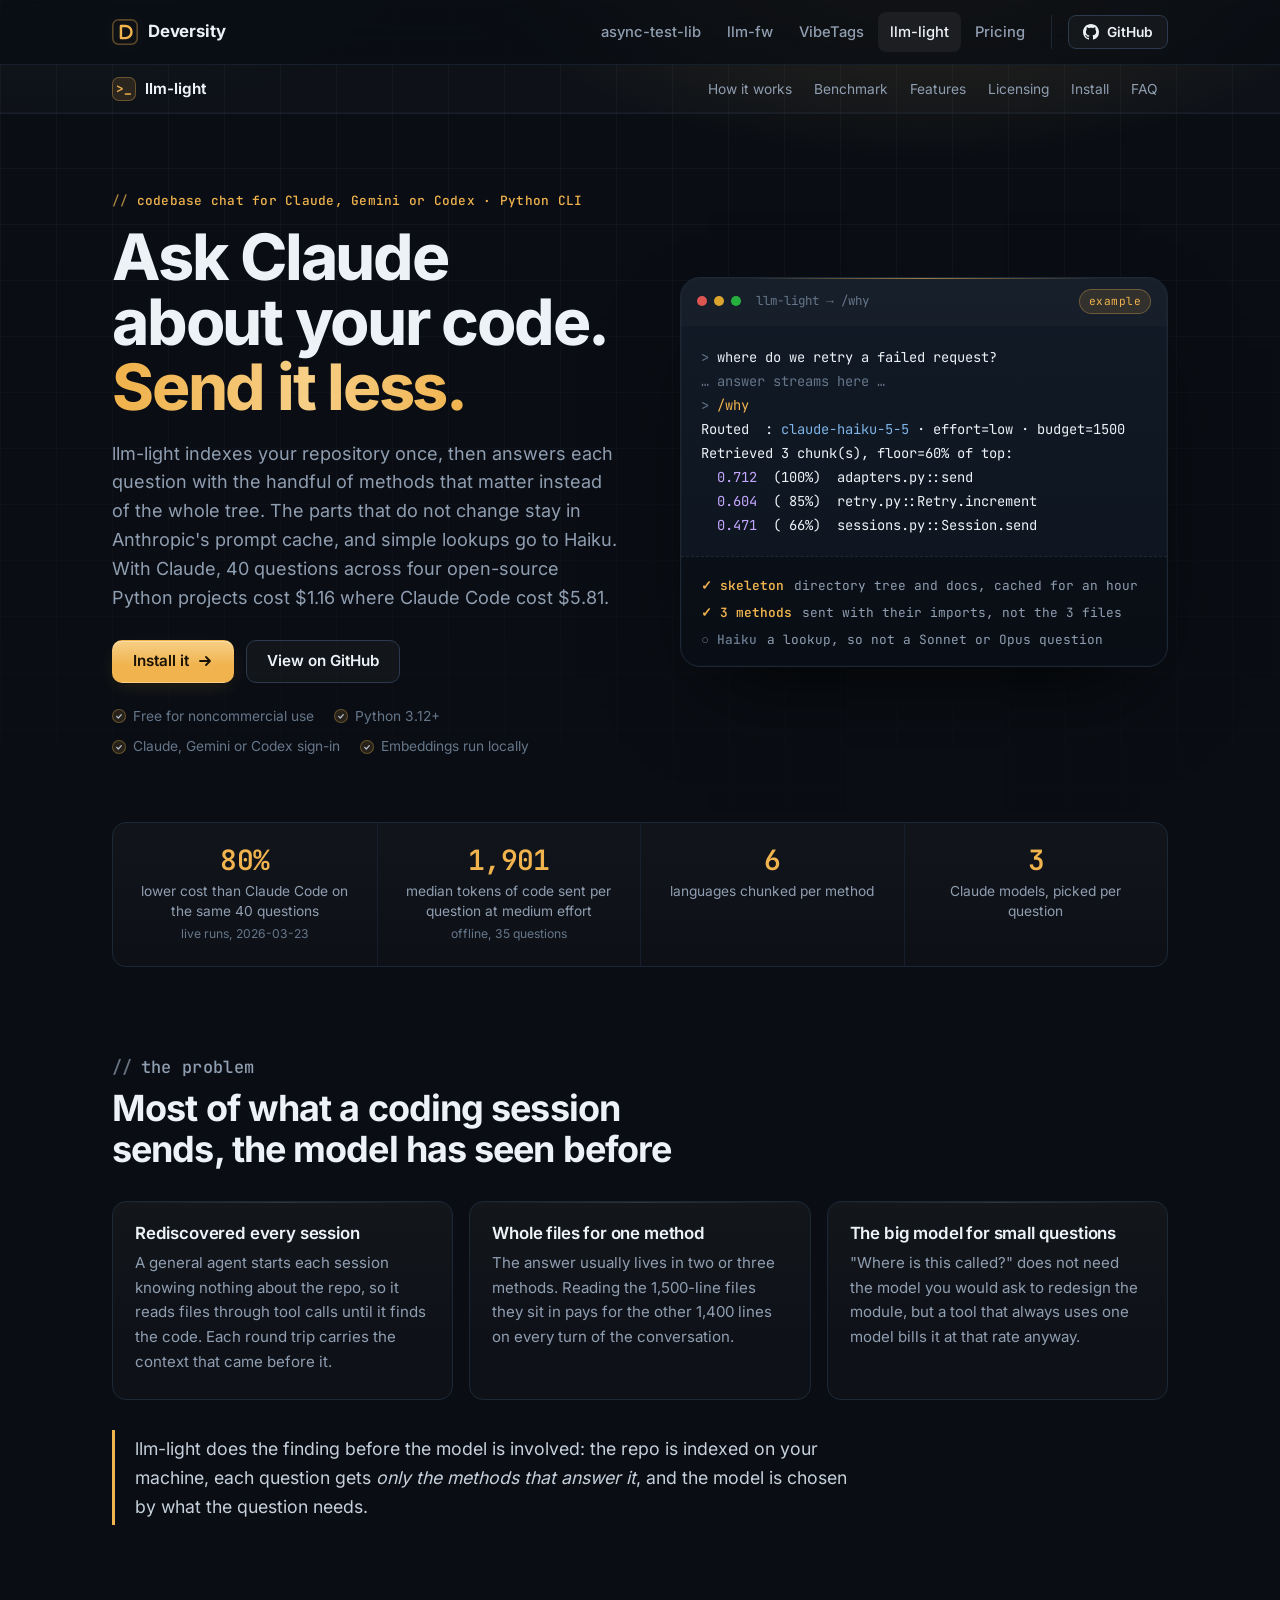
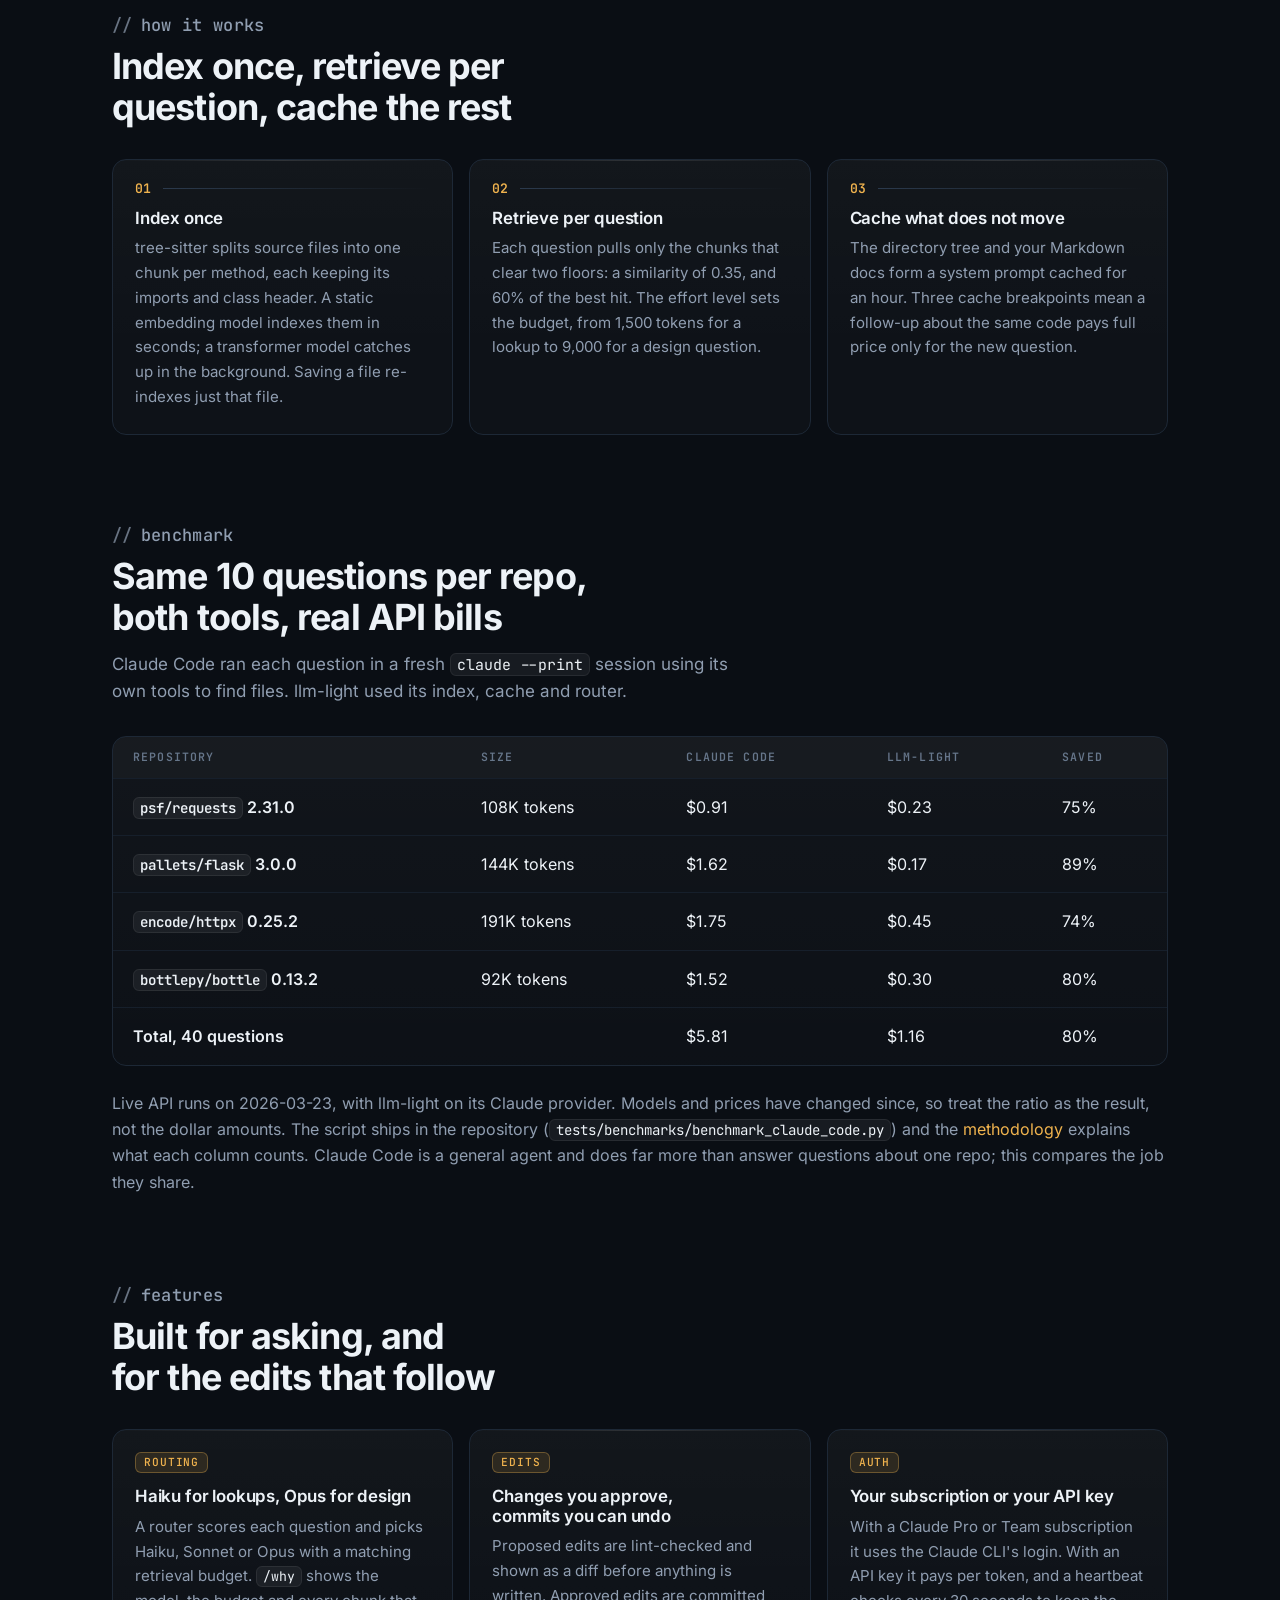
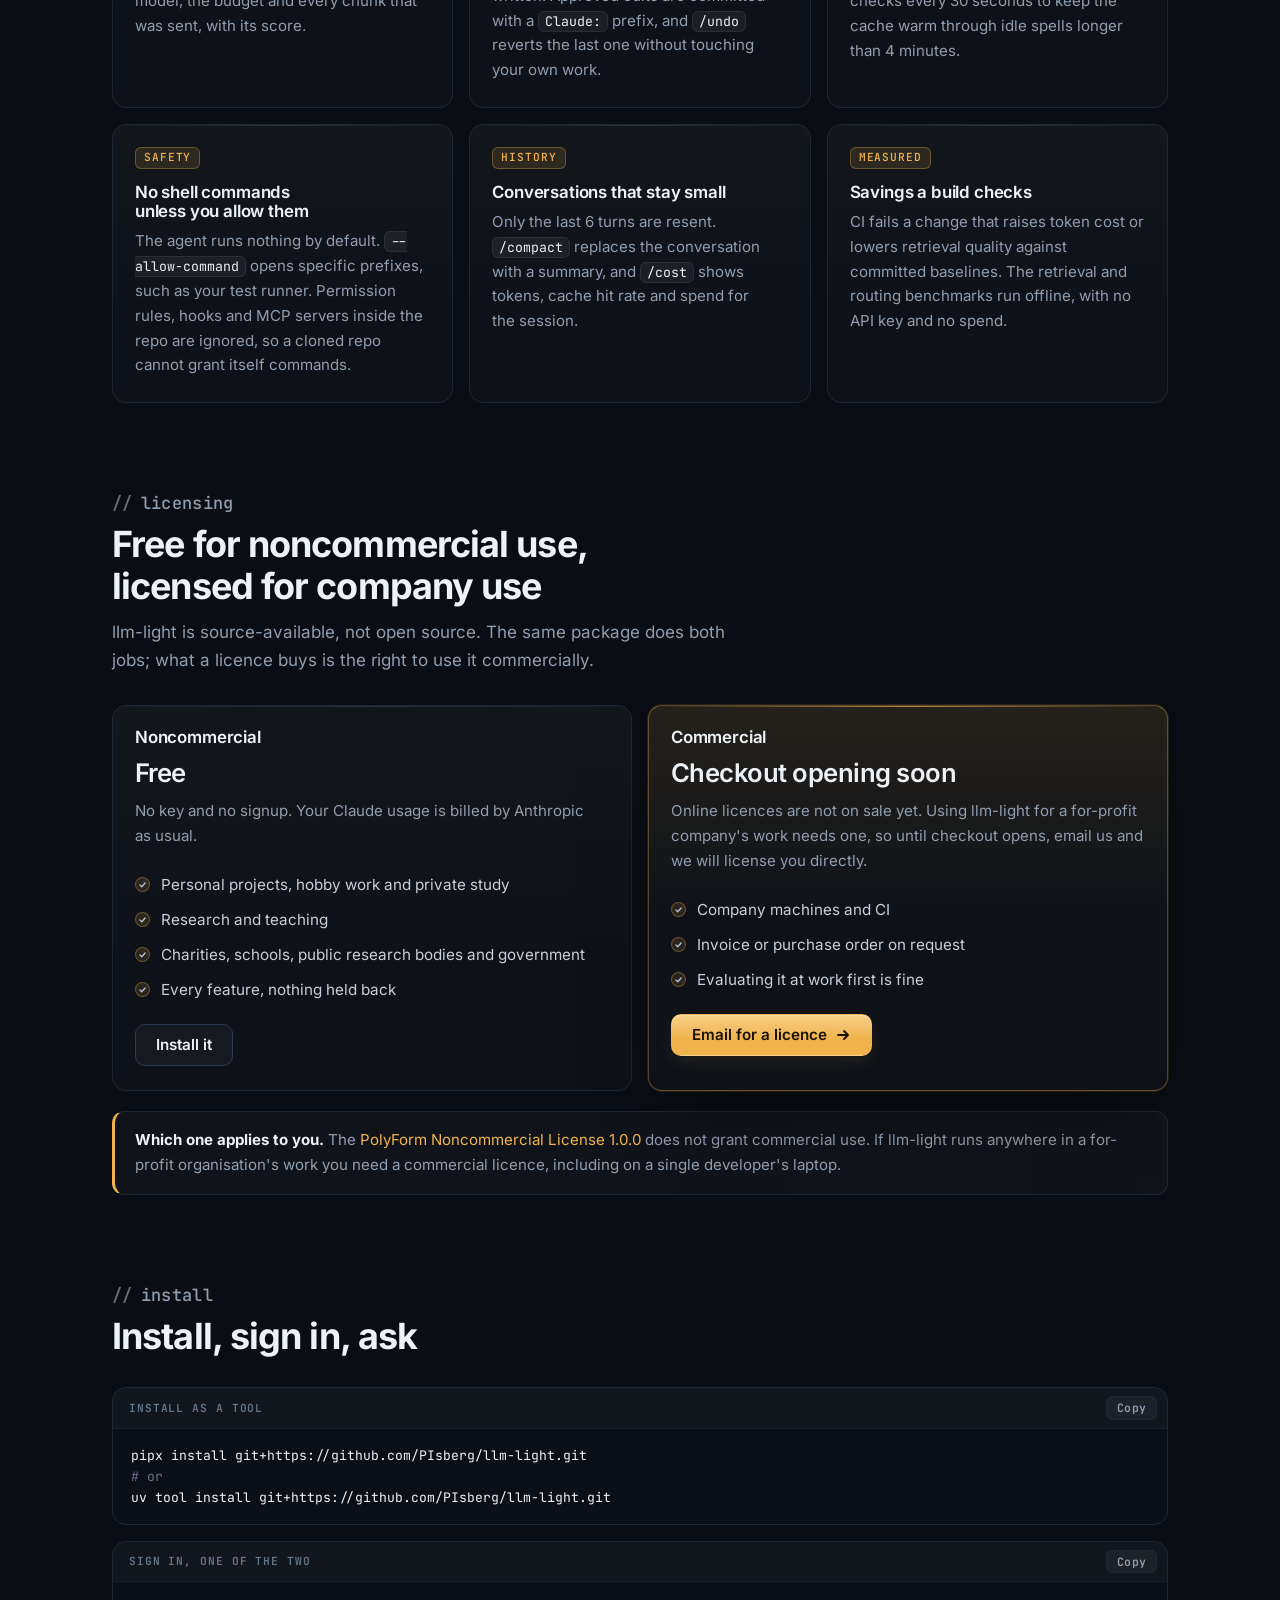
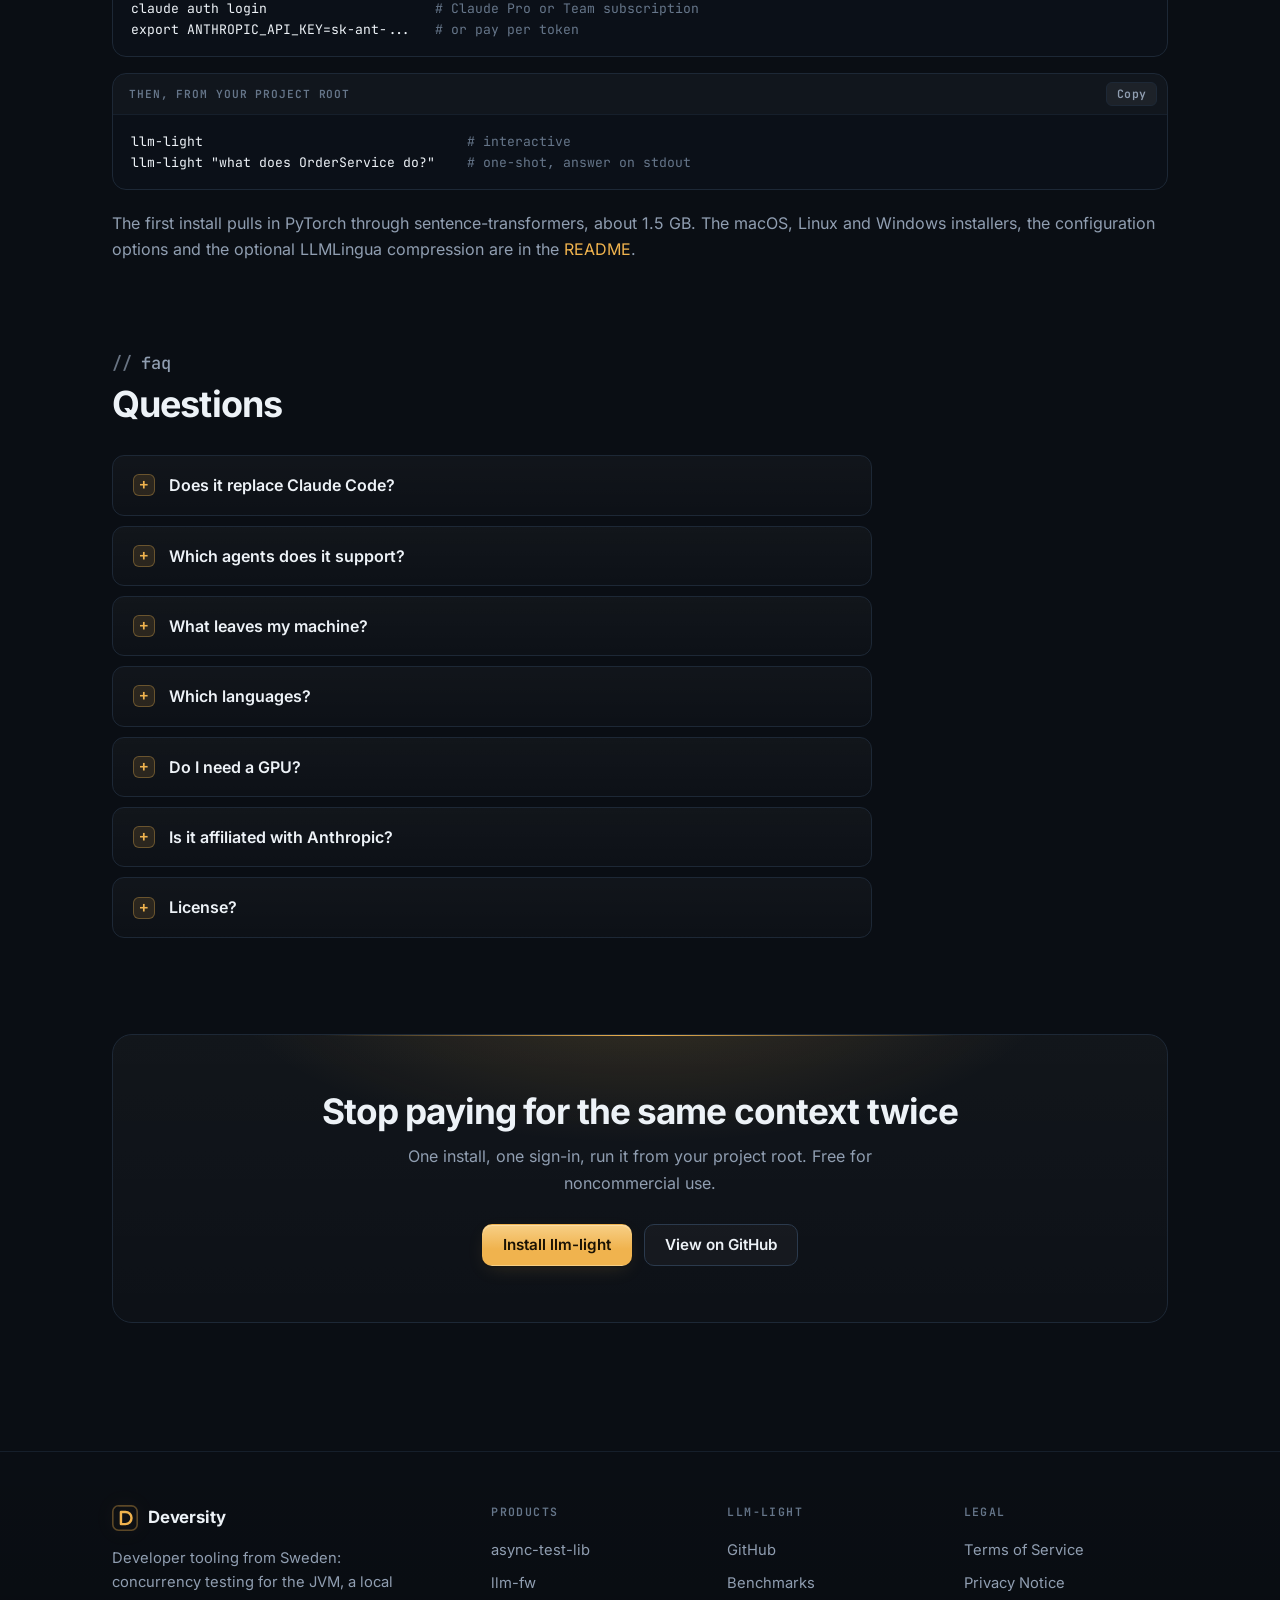
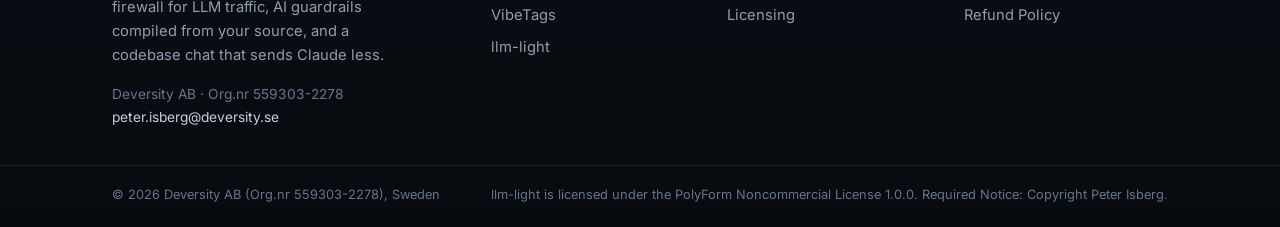
==== commit 50a56e88: "Rename the claude_light page to llm-light The project is now llm-light and runs Claude, Gemini (agy)" ====
--- a/claude-light/index.html
+++ b/claude-light/index.html
@@ -3,472 +3,12 @@
 <head>
 <meta charset="utf-8">
 <meta name="viewport" content="width=device-width, initial-scale=1">
-<meta property="og:site_name" content="Deversity">
-<meta property="og:image" content="https://deversity.se/assets/og/og-claude-light.png">
-<meta property="og:image:width" content="1200">
-<meta property="og:image:height" content="630">
-<meta property="og:image:alt" content="claude_light: ask Claude about your code, send it less">
-<meta name="twitter:image" content="https://deversity.se/assets/og/og-claude-light.png">
-<title>claude_light - Codebase Chat for Claude With Hybrid RAG and Prompt Caching</title>
-<meta name="description" content="claude_light is a terminal chat for asking Claude about a codebase and editing it. It indexes your repository once, sends each question only the methods that matter, and keeps the rest in Anthropic's prompt cache. Free for noncommercial use.">
-<meta name="keywords" content="claude_light, Claude, Anthropic, prompt caching, RAG, code search, CLI, codebase chat, token cost">
-<meta name="author" content="Peter Isberg">
-<meta name="theme-color" content="#0a0e14">
-<link rel="canonical" href="https://deversity.se/claude-light/">
-<meta property="og:title" content="claude_light - Ask Claude About Your Code, Send It Less">
-<meta property="og:description" content="Index the repo once, retrieve per method, cache what does not move. 40 questions on four Python repos cost $1.16 against $5.81 in Claude Code.">
-<meta property="og:type" content="website">
-<meta property="og:url" content="https://deversity.se/claude-light/">
-<meta name="twitter:card" content="summary_large_image">
-<link rel="icon" type="image/svg+xml" href="data:image/svg+xml,%3Csvg xmlns='http://www.w3.org/2000/svg' viewBox='0 0 64 64'%3E%3Crect width='64' height='64' rx='14' fill='%230a0e14'/%3E%3Cpath d='M17 21l12 11-12 11' fill='none' stroke='%23f0b34e' stroke-width='6' stroke-linecap='round' stroke-linejoin='round'/%3E%3Cpath d='M33 45h14' stroke='%23f0b34e' stroke-width='6' stroke-linecap='round'/%3E%3C/svg%3E">
-<link rel="preload" href="/assets/fonts/Inter-latin.woff2" as="font" type="font/woff2" crossorigin>
-<link rel="preload" href="/assets/fonts/JetBrainsMono-latin.woff2" as="font" type="font/woff2" crossorigin>
-<link rel="stylesheet" href="/assets/site.css">
-<link rel="stylesheet" href="style.css">
-<script>document.documentElement.classList.add('js');</script>
+<title>llm-light has moved</title>
+<link rel="canonical" href="https://deversity.se/llm-light/">
+<meta http-equiv="refresh" content="0; url=/llm-light/">
 </head>
 <body>
-<a class="skip-link" href="#main">Skip to content</a>
-<header class="site-head">
-  <nav class="nav wrap" aria-label="Main">
-    <a class="brand" href="/">
-      <svg class="mark" viewBox="0 0 64 64" aria-hidden="true"><rect x="2" y="2" width="60" height="60" rx="14" fill="none" stroke="currentColor" opacity="0.35" stroke-width="4"/><path d="M22 17h11a15 15 0 0 1 0 30H22z" fill="none" stroke="currentColor" stroke-width="6" stroke-linejoin="round"/></svg>
-      Deversity
-    </a>
-    <button class="nav-toggle" type="button" aria-expanded="false" aria-controls="nav-menu" aria-label="Menu">
-      <svg class="bars" width="20" height="20" viewBox="0 0 20 20" fill="none" stroke="currentColor" stroke-width="1.8" stroke-linecap="round" aria-hidden="true"><path d="M3 6h14M3 10h14M3 14h14"/></svg>
-      <svg class="x" width="20" height="20" viewBox="0 0 20 20" fill="none" stroke="currentColor" stroke-width="1.8" stroke-linecap="round" aria-hidden="true"><path d="M5 5l10 10M15 5L5 15"/></svg>
-    </button>
-    <div class="nav-menu" id="nav-menu">
-      <div class="nav-links">
-        <a href="/">async-test-lib</a>
-        <a href="/llmfw/">llm-fw</a>
-        <a href="/vibetags/">VibeTags</a>
-        <a href="/claude-light/" aria-current="page">claude_light</a>
-        <a href="/pricing.html">Pricing</a>
-      </div>
-      <div class="nav-actions">
-        <a class="btn btn-ghost btn-sm" href="https://github.com/PIsberg/claude_light">
-          <svg viewBox="0 0 16 16" fill="currentColor" aria-hidden="true"><path d="M8 0C3.58 0 0 3.58 0 8c0 3.54 2.29 6.53 5.47 7.59.4.07.55-.17.55-.38 0-.19-.01-.82-.01-1.49-2.01.37-2.53-.49-2.69-.94-.09-.23-.48-.94-.82-1.13-.28-.15-.68-.52-.01-.53.63-.01 1.08.58 1.23.82.72 1.21 1.87.87 2.33.66.07-.52.28-.87.51-1.07-1.78-.2-3.64-.89-3.64-3.95 0-.87.31-1.59.82-2.15-.08-.2-.36-1.02.08-2.12 0 0 .67-.21 2.2.82.64-.18 1.32-.27 2-.27.68 0 1.36.09 2 .27 1.53-1.04 2.2-.82 2.2-.82.44 1.1.16 1.92.08 2.12.51.56.82 1.27.82 2.15 0 3.07-1.87 3.75-3.65 3.95.29.25.54.73.54 1.48 0 1.07-.01 1.93-.01 2.2 0 .21.15.46.55.38A8.01 8.01 0 0 0 16 8c0-4.42-3.58-8-8-8z"/></svg>
-          GitHub
-        </a>
-      </div>
-    </div>
-  </nav>
-</header>
-<div class="subnav">
-  <nav class="wrap subnav-inner" aria-label="On this page">
-    <a class="subnav-name" href="#main"><span class="glyph" aria-hidden="true">&gt;_</span>claude_light</a>
-    <div class="subnav-links">
-      <a href="#how">How it works</a>
-      <a href="#benchmark">Benchmark</a>
-      <a href="#features">Features</a>
-      <a href="#licensing">Licensing</a>
-      <a href="#setup">Install</a>
-      <a href="#faq">FAQ</a>
-    </div>
-  </nav>
-</div>
-
-<main class="wrap" id="main">
-
-  <section class="hero" id="hero">
-    <div class="hero-copy">
-      <p class="eyebrow">codebase chat for Claude &middot; Python CLI</p>
-      <h1>Ask Claude about your code.<br><span class="hl">Send it less.</span></h1>
-      <p class="lede">claude_light indexes your repository once, then answers each question with
-      the handful of methods that matter instead of the whole tree. The parts that do not change
-      stay in Anthropic's prompt cache, and simple lookups go to Haiku. On 40 questions across
-      four open-source Python projects it cost $1.16 where Claude Code cost $5.81.</p>
-      <div class="actions">
-        <a class="btn btn-primary" href="#setup">Install it
-          <svg viewBox="0 0 16 16" fill="none" stroke="currentColor" stroke-width="1.8" stroke-linecap="round" stroke-linejoin="round" aria-hidden="true"><path d="M3 8h10M9 4l4 4-4 4"/></svg>
-        </a>
-        <a class="btn btn-ghost" href="https://github.com/PIsberg/claude_light">View on GitHub</a>
-      </div>
-      <ul class="ticks" aria-label="At a glance">
-        <li>Free for noncommercial use</li>
-        <li>Python 3.12+</li>
-        <li>Claude subscription or API key</li>
-        <li>Embeddings run locally</li>
-      </ul>
-    </div>
-    <figure class="term" role="img" aria-label="Example session: a question, then /why showing the model it was routed to and the three methods retrieved for it">
-      <figcaption class="term-bar">
-        <span class="dot"></span><span class="dot"></span><span class="dot"></span>
-        <span class="term-title">claude-light &rarr; /why</span>
-        <span class="term-status ok">example</span>
-      </figcaption>
-      <pre class="term-code"><code><span class="cm">&gt;</span> where do we retry a failed request?
-<span class="cm">&hellip; answer streams here &hellip;</span>
-<span class="cm">&gt;</span> <span class="fn">/why</span>
-Routed  : <span class="kw">claude-haiku-5-5</span> &middot; effort=low &middot; budget=1500
-Retrieved 3 chunk(s), floor=60% of top:
-  <span class="num">0.712</span>  (100%)  adapters.py::send
-  <span class="num">0.604</span>  ( 85%)  retry.py::Retry.increment
-  <span class="num">0.471</span>  ( 66%)  sessions.py::Session.send</code></pre>
-      <div class="term-report">
-        <p class="rep-line ok"><span>&#x2713; skeleton</span><span>directory tree and docs, cached for an hour</span></p>
-        <p class="rep-line ok"><span>&#x2713; 3 methods</span><span>sent with their imports, not the 3 files</span></p>
-        <p class="rep-line dim"><span>&#x25CB; Haiku</span><span>a lookup, so not a Sonnet or Opus question</span></p>
-      </div>
-    </figure>
-  </section>
-
-  <section class="stats" style="--cols: 4" aria-label="Key facts">
-    <div><strong>80%</strong><span>lower cost than Claude Code on the same 40 questions</span><small>live runs, 2026-03-23</small></div>
-    <div><strong>1,901</strong><span>median tokens of code sent per question at medium effort</span><small>offline, 35 questions</small></div>
-    <div><strong>6</strong><span>languages chunked per method</span></div>
-    <div><strong>3</strong><span>Claude models, picked per question</span></div>
-  </section>
-
-  <section class="section" id="problem">
-    <div class="section-head">
-      <p class="eyebrow">the problem</p>
-      <h2>Most of what a coding session sends, the model has seen before</h2>
-    </div>
-    <div class="grid three">
-      <div class="card">
-        <h3>Rediscovered every session</h3>
-        <p>A general agent starts each session knowing nothing about the repo, so it reads files
-        through tool calls until it finds the code. Each round trip carries the context that
-        came before it.</p>
-      </div>
-      <div class="card">
-        <h3>Whole files for one method</h3>
-        <p>The answer usually lives in two or three methods. Reading the 1,500-line files they
-        sit in pays for the other 1,400 lines on every turn of the conversation.</p>
-      </div>
-      <div class="card">
-        <h3>The big model for small questions</h3>
-        <p>"Where is this called?" does not need the model you would ask to redesign the module,
-        but a tool that always uses one model bills it at that rate anyway.</p>
-      </div>
-    </div>
-    <p class="punch">claude_light does the finding before the model is involved:
-    the repo is indexed on your machine, each question gets <em>only the methods that answer it</em>,
-    and the model is chosen by what the question needs.</p>
-  </section>
-
-  <section class="section" id="how">
-    <div class="section-head">
-      <p class="eyebrow">how it works</p>
-      <h2>Index once, retrieve per question, cache the rest</h2>
-    </div>
-    <div class="grid three steps">
-      <div class="card">
-        <span class="num">01</span>
-        <h3>Index once</h3>
-        <p>tree-sitter splits source files into one chunk per method, each keeping its
-        imports and class header. A static embedding model indexes them in seconds; a
-        transformer model catches up in the background. Saving a file re-indexes just that file.</p>
-      </div>
-      <div class="card">
-        <span class="num">02</span>
-        <h3>Retrieve per question</h3>
-        <p>Each question pulls only the chunks that clear two floors: a similarity of 0.35, and
-        60% of the best hit. The effort level sets the budget, from 1,500 tokens for a lookup
-        to 9,000 for a design question.</p>
-      </div>
-      <div class="card">
-        <span class="num">03</span>
-        <h3>Cache what does not move</h3>
-        <p>The directory tree and your Markdown docs form a system prompt cached for an hour.
-        Three cache breakpoints mean a follow-up about the same code pays full price only for
-        the new question.</p>
-      </div>
-    </div>
-  </section>
-
-  <section class="section" id="benchmark">
-    <div class="section-head">
-      <p class="eyebrow">benchmark</p>
-      <h2>Same 10 questions per repo, both tools, real API bills</h2>
-      <p>Claude Code ran each question in a fresh <code>claude --print</code> session using its
-      own tools to find files. claude_light used its index, cache and router.</p>
-    </div>
-    <div class="table-wrap">
-      <table>
-        <thead>
-          <tr><th scope="col">Repository</th><th scope="col">Size</th><th scope="col">Claude Code</th><th scope="col">claude_light</th><th scope="col">Saved</th></tr>
-        </thead>
-        <tbody>
-          <tr><th scope="row"><code>psf/requests</code> 2.31.0</th><td>108K tokens</td><td>$0.91</td><td>$0.23</td><td>75%</td></tr>
-          <tr><th scope="row"><code>pallets/flask</code> 3.0.0</th><td>144K tokens</td><td>$1.62</td><td>$0.17</td><td>89%</td></tr>
-          <tr><th scope="row"><code>encode/httpx</code> 0.25.2</th><td>191K tokens</td><td>$1.75</td><td>$0.45</td><td>74%</td></tr>
-          <tr><th scope="row"><code>bottlepy/bottle</code> 0.13.2</th><td>92K tokens</td><td>$1.52</td><td>$0.30</td><td>80%</td></tr>
-          <tr><th scope="row">Total, 40 questions</th><td></td><td>$5.81</td><td>$1.16</td><td>80%</td></tr>
-        </tbody>
-      </table>
-    </div>
-    <p class="sub">Live API runs on 2026-03-23. Models and prices have changed since, so treat the
-    ratio as the result, not the dollar amounts. The script ships in the repository
-    (<code>tests/benchmarks/benchmark_claude_code.py</code>) and the
-    <a href="https://github.com/PIsberg/claude_light/blob/main/docs/BENCHMARKS.md">methodology</a>
-    explains what each column counts. Claude Code is a general agent and does far more than
-    answer questions about one repo; this compares the job they share.</p>
-  </section>
-
-  <section class="section" id="features">
-    <div class="section-head">
-      <p class="eyebrow">features</p>
-      <h2>Built for asking, and for the edits that follow</h2>
-    </div>
-    <div class="grid three">
-      <div class="card">
-        <span class="tag">ROUTING</span>
-        <h3>Haiku for lookups, Opus for design</h3>
-        <p>A router scores each question and picks Haiku, Sonnet or Opus with a matching
-        retrieval budget. <code>/why</code> shows the model, the budget and every chunk that
-        was sent, with its score.</p>
-      </div>
-      <div class="card">
-        <span class="tag">EDITS</span>
-        <h3>Changes you approve, commits you can undo</h3>
-        <p>Proposed edits are lint-checked and shown as a diff before anything is written.
-        Approved edits are committed with a <code>Claude:</code> prefix, and <code>/undo</code>
-        reverts the last one without touching your own work.</p>
-      </div>
-      <div class="card">
-        <span class="tag">AUTH</span>
-        <h3>Your subscription or your API key</h3>
-        <p>With a Claude Pro or Team subscription it uses the Claude CLI's login. With an API key
-        it pays per token, and a heartbeat checks every 30 seconds to keep the cache warm through
-        idle spells longer than 4 minutes.</p>
-      </div>
-      <div class="card">
-        <span class="tag">SAFETY</span>
-        <h3>No shell commands unless you allow them</h3>
-        <p>The agent runs nothing by default. <code>--allow-command</code> opens specific prefixes,
-        such as your test runner. Permission rules, hooks and MCP servers inside the repo are
-        ignored, so a cloned repo cannot grant itself commands.</p>
-      </div>
-      <div class="card">
-        <span class="tag">HISTORY</span>
-        <h3>Conversations that stay small</h3>
-        <p>Only the last 6 turns are resent. <code>/compact</code> replaces the conversation
-        with a summary, and <code>/cost</code> shows tokens, cache hit rate and spend for the
-        session.</p>
-      </div>
-      <div class="card">
-        <span class="tag">MEASURED</span>
-        <h3>Savings a build checks</h3>
-        <p>CI fails a change that raises token cost or lowers retrieval quality against committed
-        baselines. The retrieval and routing benchmarks run offline, with no API key and no
-        spend.</p>
-      </div>
-    </div>
-  </section>
-
-  <section class="section" id="licensing">
-    <div class="section-head">
-      <p class="eyebrow">licensing</p>
-      <h2>Free for noncommercial use, licensed for company use</h2>
-      <p>claude_light is source-available, not open source. The same package does both jobs;
-      what a licence buys is the right to use it commercially.</p>
-    </div>
-    <div class="grid two">
-      <div class="card plan">
-        <h3>Noncommercial</h3>
-        <p class="price-line">Free</p>
-        <p>No key and no signup. Your Claude usage is billed by Anthropic as usual.</p>
-        <ul class="checks">
-          <li>Personal projects, hobby work and private study</li>
-          <li>Research and teaching</li>
-          <li>Charities, schools, public research bodies and government</li>
-          <li>Every feature, nothing held back</li>
-        </ul>
-        <a class="btn btn-ghost" href="#setup">Install it</a>
-      </div>
-      <div class="card plan hot" id="tiers-pending">
-        <h3>Commercial</h3>
-        <p class="price-line">Checkout opening soon</p>
-        <p>Online licences are not on sale yet. Using claude_light for a for-profit company's work
-        needs one, so until checkout opens, email us and we will license you directly.</p>
-        <ul class="checks">
-          <li>Company machines and CI</li>
-          <li>Invoice or purchase order on request</li>
-          <li>Evaluating it at work first is fine</li>
-        </ul>
-        <a class="btn btn-primary" href="mailto:peter.isberg@deversity.se?subject=claude_light%20licence">Email for a licence
-          <svg viewBox="0 0 16 16" fill="none" stroke="currentColor" stroke-width="1.8" stroke-linecap="round" stroke-linejoin="round" aria-hidden="true"><path d="M3 8h10M9 4l4 4-4 4"/></svg>
-        </a>
-      </div>
-    </div>
-
-    <p class="note"><strong>Which one applies to you.</strong>
-      The <a href="https://polyformproject.org/licenses/noncommercial/1.0.0" rel="noopener">PolyForm Noncommercial License 1.0.0</a>
-      does not grant commercial use. If claude_light runs anywhere in a for-profit organisation's
-      work you need a commercial licence, including on a single developer's laptop.</p>
-
-    <!-- Revealed by app.js once Paddle price IDs are configured. Until then a
-         table of prices nobody can pay would only read as unfinished. -->
-    <div id="tiers-live" hidden>
-      <div class="section-head" id="tiers" style="margin-top: 56px">
-        <h2>Commercial tiers</h2>
-        <p>The developer count is the number of developers who use claude_light. Billed yearly.</p>
-      </div>
-
-      <div class="table-wrap">
-        <table>
-          <thead>
-            <tr><th scope="col">Developers</th><th scope="col">Price per year</th><th scope="col" class="buy-col"></th></tr>
-          </thead>
-          <tbody>
-            <tr>
-              <th scope="row">1 to 9</th>
-              <td class="price" data-tier-key="t1">&nbsp;</td>
-              <td class="buy-col"><button class="buy" type="button" data-tier-key="t1" data-tier="1 to 9 developers">Buy</button></td>
-            </tr>
-            <tr>
-              <th scope="row">10 to 49</th>
-              <td class="price" data-tier-key="t2">&nbsp;</td>
-              <td class="buy-col"><button class="buy" type="button" data-tier-key="t2" data-tier="10 to 49 developers">Buy</button></td>
-            </tr>
-            <tr>
-              <th scope="row">50 to 199</th>
-              <td class="price" data-tier-key="t3">&nbsp;</td>
-              <td class="buy-col"><button class="buy" type="button" data-tier-key="t3" data-tier="50 to 199 developers">Buy</button></td>
-            </tr>
-            <tr>
-              <th scope="row">200+</th>
-              <td class="price" data-tier-key="t4">&nbsp;</td>
-              <td class="buy-col"><button class="buy" type="button" data-tier-key="t4" data-tier="200+ developers">Buy</button></td>
-            </tr>
-          </tbody>
-        </table>
-      </div>
-
-      <p class="sub">Checkout is handled by Paddle, our merchant of record, which acts as the seller of
-        record and handles VAT and sales tax. Prices exclude tax; it is added at checkout, and shown
-        in your local currency where Paddle supports it.</p>
-    </div>
-
-    <p id="checkout-status" class="note warn" role="status" hidden></p>
-  </section>
-
-  <section class="section" id="setup">
-    <div class="section-head">
-      <p class="eyebrow">install</p>
-      <h2>Install, sign in, ask</h2>
-    </div>
-    <div class="setup-grid">
-      <div class="codeblock">
-        <div class="codeblock-bar"><span>install as a tool</span><button class="copy" type="button" aria-label="Copy the install commands">Copy</button></div>
-<pre><code>pipx install git+https://github.com/PIsberg/claude_light.git
-<span class="cm"># or</span>
-uv tool install git+https://github.com/PIsberg/claude_light.git</code></pre>
-      </div>
-      <div class="codeblock">
-        <div class="codeblock-bar"><span>sign in, one of the two</span><button class="copy" type="button" aria-label="Copy the sign-in commands">Copy</button></div>
-<pre><code>claude auth login                     <span class="cm"># Claude Pro or Team subscription</span>
-export ANTHROPIC_API_KEY=sk-ant-...   <span class="cm"># or pay per token</span></code></pre>
-      </div>
-      <div class="codeblock">
-        <div class="codeblock-bar"><span>then, from your project root</span><button class="copy" type="button" aria-label="Copy the run commands">Copy</button></div>
-<pre><code>claude-light                                 <span class="cm"># interactive</span>
-claude-light "what does OrderService do?"    <span class="cm"># one-shot, answer on stdout</span></code></pre>
-      </div>
-    </div>
-    <p class="sub">The first install pulls in PyTorch through sentence-transformers, about 1.5 GB.
-    The macOS, Linux and Windows installers, the configuration options and the optional LLMLingua
-    compression are in the <a href="https://github.com/PIsberg/claude_light#readme">README</a>.</p>
-  </section>
-
-  <section class="section" id="faq">
-    <div class="section-head">
-      <p class="eyebrow">faq</p>
-      <h2>Questions</h2>
-    </div>
-    <div class="faq">
-      <details>
-        <summary>Does it replace Claude Code?</summary>
-        <p>No. It is built for one job: questions about a repository and the edits that follow.
-        With a subscription, each turn runs the Claude CLI's own agent with the retrieved code
-        already in its context, so it starts from the right methods instead of searching for them.</p>
-      </details>
-      <details>
-        <summary>What leaves my machine?</summary>
-        <p>What goes to Anthropic: the directory tree and your Markdown files, the chunks retrieved
-        for the question, the question itself and the recent turns. Indexing and embeddings run
-        locally, and the index is stored in <code>.claude_light_cache</code> in your project.</p>
-      </details>
-      <details>
-        <summary>Which languages?</summary>
-        <p>Per-method chunking covers Java, Python, Go, Rust, JavaScript and TypeScript. Without
-        the tree-sitter grammars installed, files are indexed whole.</p>
-      </details>
-      <details>
-        <summary>Do I need a GPU?</summary>
-        <p>No. On a CPU the static model indexes claude_light's own 1,400 chunks in about 2 seconds,
-        so the first question already has context. The transformer model takes about 380 seconds on
-        the same chunks and runs in the background; its vectors are cached.</p>
-      </details>
-      <details>
-        <summary>Is it affiliated with Anthropic?</summary>
-        <p>No. claude_light is an independent tool from Deversity that calls Anthropic's API and the
-        Claude CLI. Your Claude usage is billed by Anthropic under your own account.</p>
-      </details>
-      <details>
-        <summary>License?</summary>
-        <p>PolyForm Noncommercial 1.0.0: free for personal, study, research and other
-        noncommercial use. Company use needs a <a href="#licensing">commercial licence</a>; online
-        checkout is not open yet, so email us in the meantime.</p>
-      </details>
-    </div>
-  </section>
-
-  <section class="cta-band" aria-labelledby="cta-title">
-    <h2 id="cta-title">Stop paying for the same context twice</h2>
-    <p>One install, one sign-in, run it from your project root. Free for noncommercial use.</p>
-    <div class="actions">
-      <a class="btn btn-primary" href="#setup">Install claude_light</a>
-      <a class="btn btn-ghost" href="https://github.com/PIsberg/claude_light">View on GitHub</a>
-    </div>
-  </section>
-
-</main>
-
-<footer class="site-foot">
-  <div class="wrap foot-grid">
-    <div class="foot-brand">
-      <a class="brand" href="/">
-        <svg class="mark" viewBox="0 0 64 64" aria-hidden="true"><rect x="2" y="2" width="60" height="60" rx="14" fill="none" stroke="currentColor" opacity="0.35" stroke-width="4"/><path d="M22 17h11a15 15 0 0 1 0 30H22z" fill="none" stroke="currentColor" stroke-width="6" stroke-linejoin="round"/></svg>
-        Deversity
-      </a>
-      <p>Developer tooling from Sweden: concurrency testing for the JVM, a local firewall for LLM traffic, AI guardrails compiled from your source, and a codebase chat that sends Claude less.</p>
-      <p class="foot-contact">Deversity AB &middot; Org.nr 559303-2278<br><a href="mailto:peter.isberg@deversity.se">peter.isberg@deversity.se</a></p>
-    </div>
-    <div class="foot-col">
-      <h4>Products</h4>
-      <a href="/">async-test-lib</a>
-      <a href="/llmfw/">llm-fw</a>
-      <a href="/vibetags/">VibeTags</a>
-      <a href="/claude-light/">claude_light</a>
-    </div>
-    <div class="foot-col">
-      <h4>claude_light</h4>
-      <a href="https://github.com/PIsberg/claude_light" rel="noopener">GitHub</a>
-      <a href="https://github.com/PIsberg/claude_light/blob/main/docs/BENCHMARKS.md" rel="noopener">Benchmarks</a>
-      <a href="#licensing">Licensing</a>
-    </div>
-    <div class="foot-col">
-      <h4>Legal</h4>
-      <a href="/terms.html">Terms of Service</a>
-      <a href="/privacy.html">Privacy Notice</a>
-      <a href="/refunds.html">Refund Policy</a>
-    </div>
-  </div>
-  <div class="foot-bar">
-    <div class="wrap">
-      <span>&copy; 2026 Deversity AB (Org.nr 559303-2278), Sweden</span>
-      <span>claude_light is licensed under the PolyForm Noncommercial License 1.0.0. Required Notice: Copyright Peter Isberg.</span>
-    </div>
-  </div>
-</footer>
-
-<script src="https://cdn.paddle.com/paddle/v2/paddle.js"></script>
-<script src="/assets/site.js"></script>
-<script src="app.js"></script>
+<p>llm-light has moved to <a href="/llm-light/">deversity.se/llm-light/</a>.</p>
+<script>location.replace('/llm-light/');</script>
 </body>
 </html>
